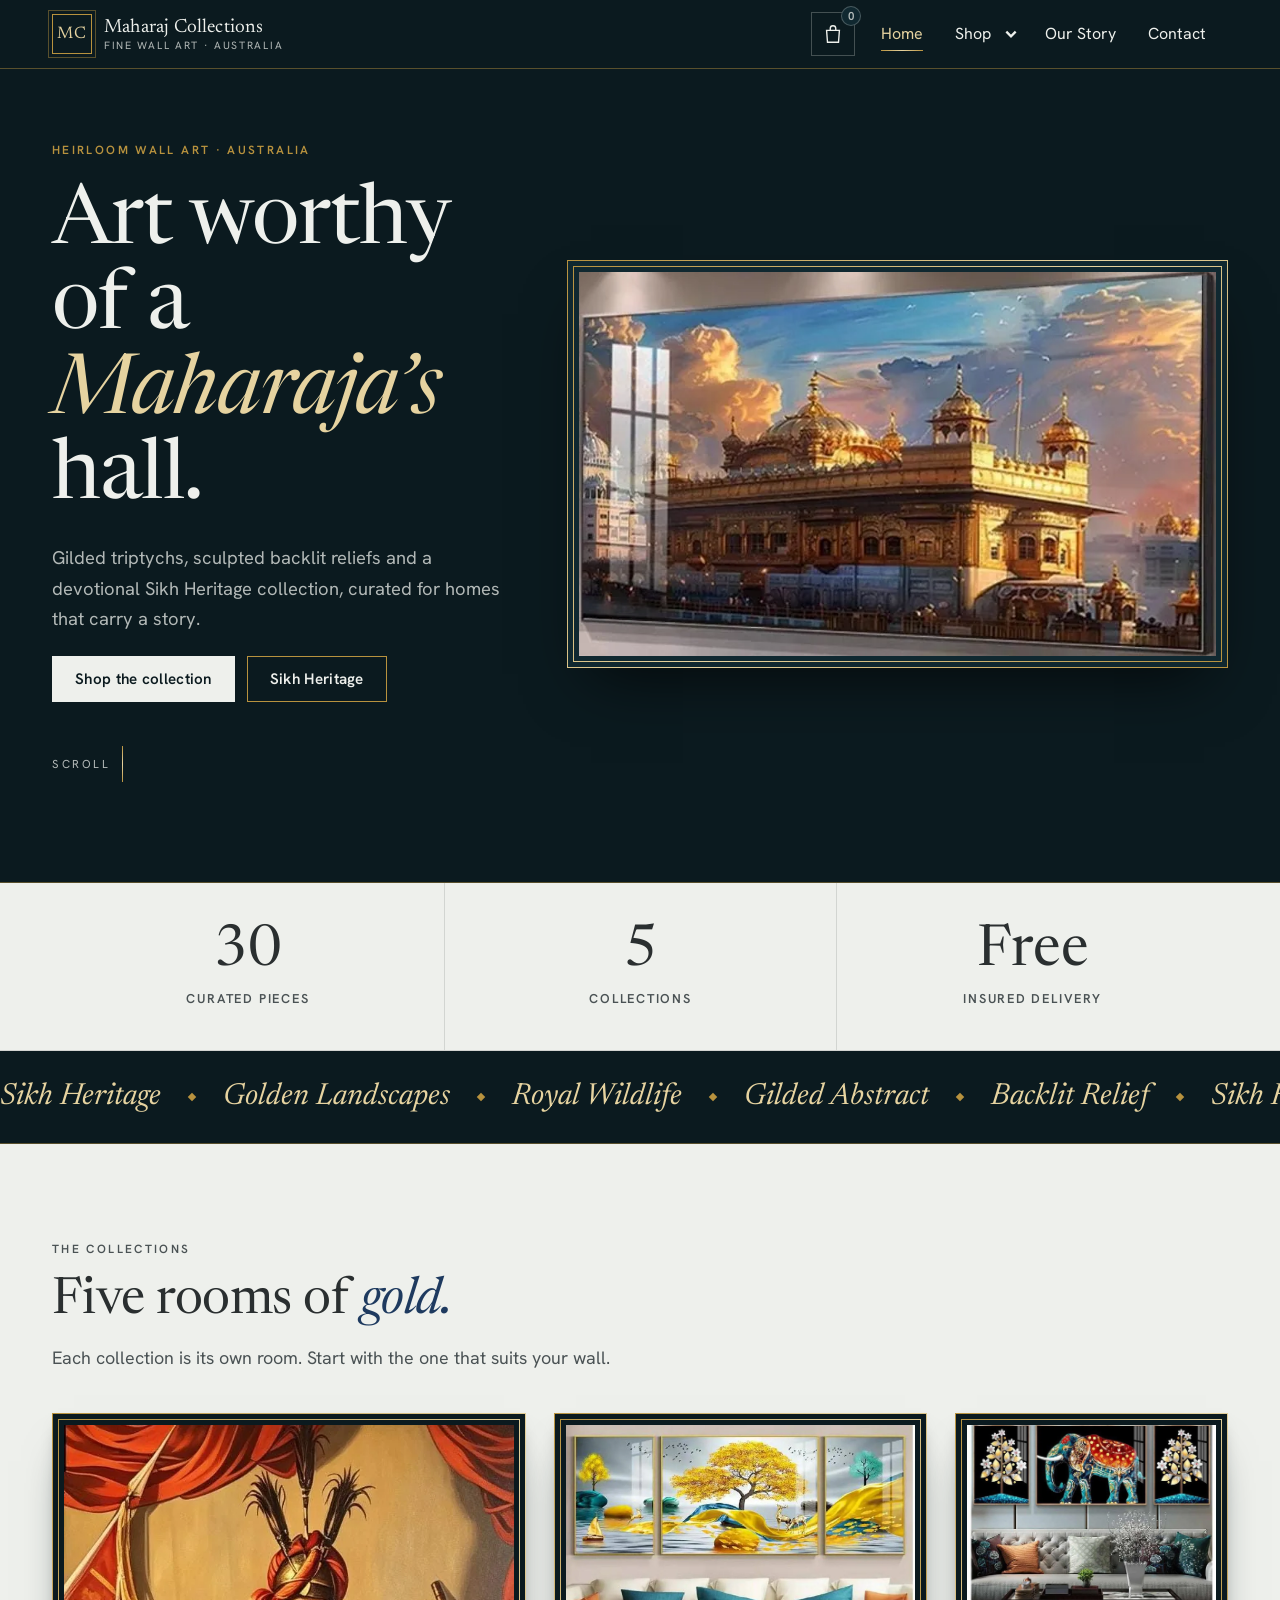
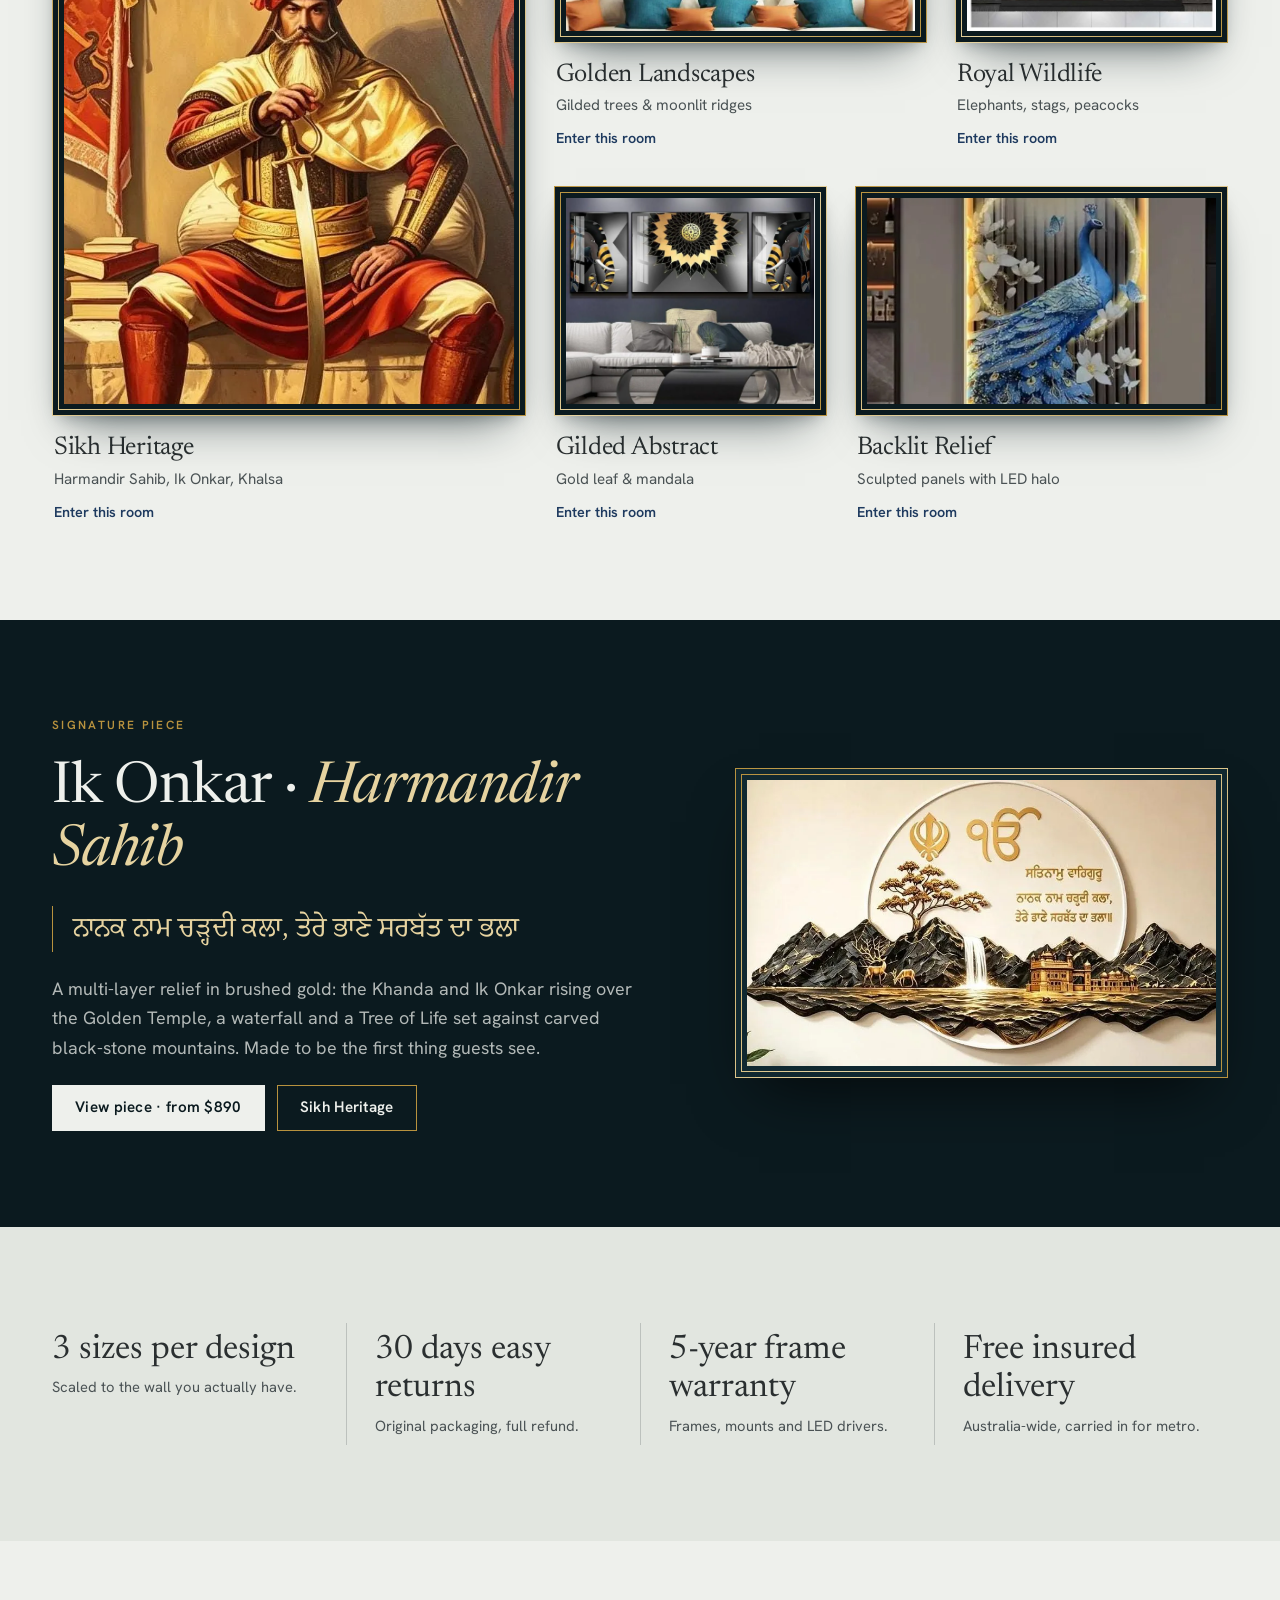
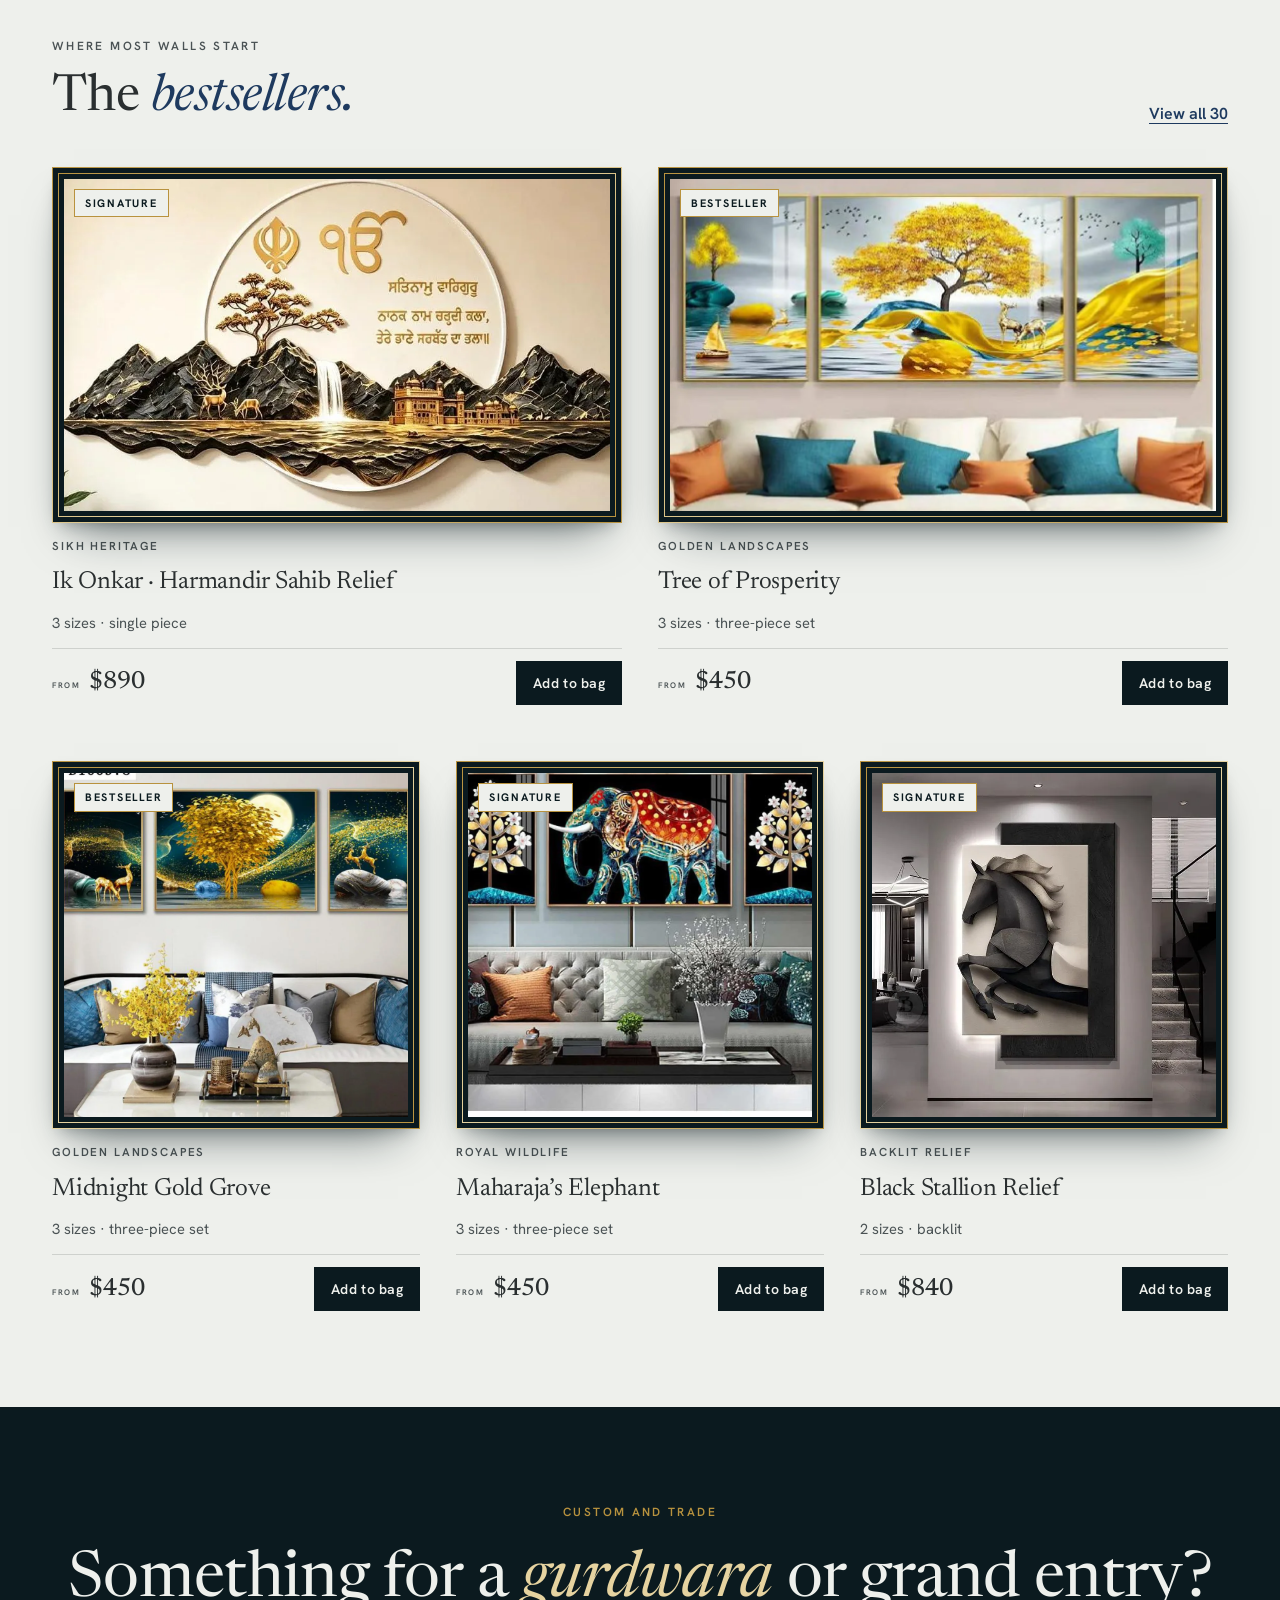
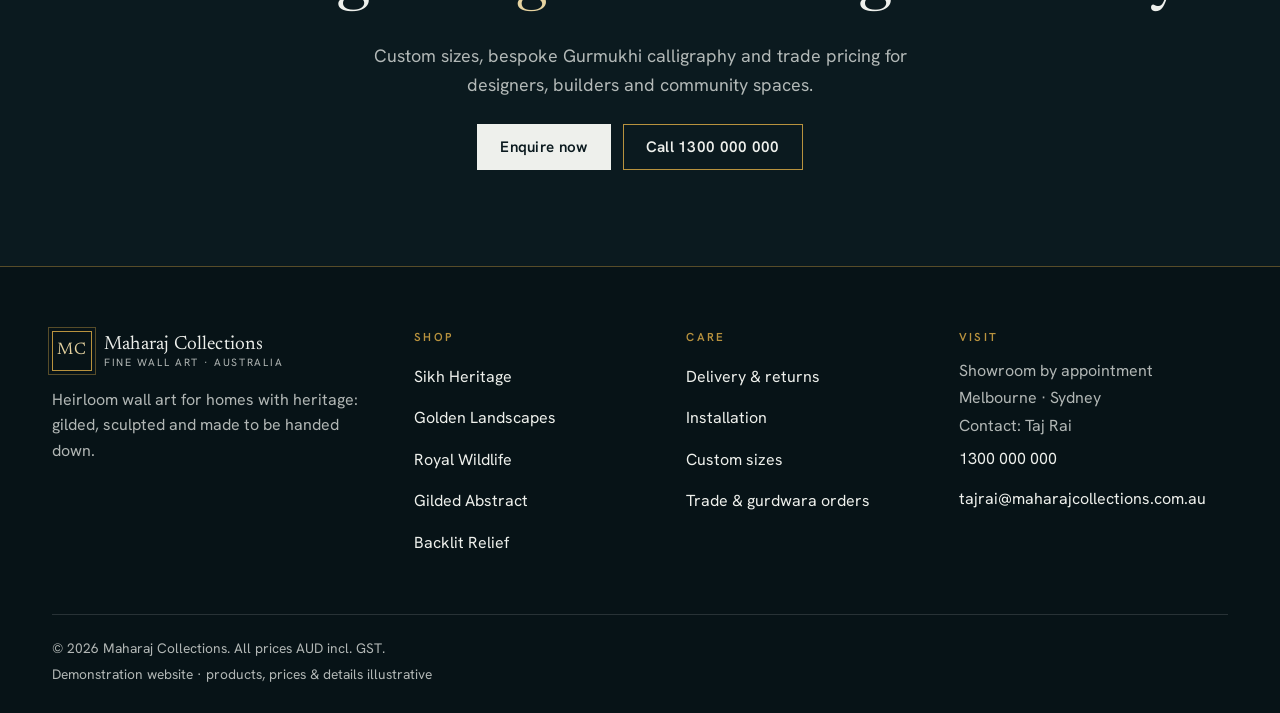
==== index.html @ 35bcbbaa "Build Maharaj Collections site: pages, gilt frame design system, data, images Co-Authored-By: Claude" ====
<!doctype html>
<html lang="en-AU">
<head>
<meta charset="utf-8">
<meta name="viewport" content="width=device-width, initial-scale=1">
<title>Maharaj Collections | Heirloom Wall Art, Sikh Heritage</title>
<meta name="description" content="Heirloom wall art for homes with heritage: gilded triptychs, sculpted backlit reliefs and a devotional Sikh Heritage collection. Free insured delivery across Australia.">
<meta name="theme-color" content="#0B1A1F">
<meta property="og:type" content="website">
<meta property="og:site_name" content="Maharaj Collections">
<meta property="og:locale" content="en_AU">
<meta property="og:title" content="Maharaj Collections | Heirloom Wall Art, Sikh Heritage">
<meta property="og:description" content="Heirloom wall art for homes with heritage: gilded triptychs, sculpted backlit reliefs and a devotional Sikh Heritage collection. Free insured delivery across Australia.">
<meta property="og:image" content="https://maharaj-collections.netlify.app/images/harmandir-sahib-at-dusk.jpg">
<meta property="og:image:alt" content="Harmandir Sahib at Dusk, the Golden Temple glowing under an evening sky">
<meta name="twitter:card" content="summary_large_image">
<meta name="twitter:title" content="Maharaj Collections | Heirloom Wall Art, Sikh Heritage">
<meta name="twitter:description" content="Heirloom wall art for homes with heritage: gilded triptychs, sculpted backlit reliefs and a devotional Sikh Heritage collection. Free insured delivery across Australia.">
<meta name="twitter:image" content="https://maharaj-collections.netlify.app/images/harmandir-sahib-at-dusk.jpg">
<link rel="icon" href="images/favicon.svg" type="image/svg+xml">
<link rel="preconnect" href="https://fonts.googleapis.com">
<link rel="preconnect" href="https://fonts.gstatic.com" crossorigin>
<link rel="stylesheet" href="https://fonts.googleapis.com/css2?family=Hanken+Grotesk:wght@400;500;600;700&amp;family=Newsreader:ital,opsz,wght@0,6..72,400;0,6..72,500;1,6..72,400;1,6..72,500&amp;family=Noto+Serif+Gurmukhi:wght@400;500&amp;display=swap">
<link rel="stylesheet" href="styles.css">
<link rel="preload" as="image" href="images/harmandir-sahib-at-dusk.webp" type="image/webp" fetchpriority="high">
<script type="application/ld+json">
{
  "@context": "https://schema.org",
  "@type": "Organization",
  "name": "Maharaj Collections",
  "description": "Heirloom wall art for homes with heritage: gilded triptychs, sculpted backlit reliefs and a devotional Sikh Heritage collection.",
  "image": "https://maharaj-collections.netlify.app/images/harmandir-sahib-at-dusk.jpg",
  "email": "tajrai@maharajcollections.com.au",
  "telephone": "1300 000 000",
  "areaServed": "AU",
  "contactPoint": {
    "@type": "ContactPoint",
    "contactType": "customer service",
    "telephone": "1300 000 000",
    "email": "tajrai@maharajcollections.com.au",
    "areaServed": "AU",
    "availableLanguage": "English"
  }
}
</script>
<script src="products.js" defer></script>
<script src="main.js" defer></script>
</head>
<body>
<a class="skip" href="#main">Skip to content</a>
<header class="site-header">
  <div class="wrap bar">
    <a class="brand" href="index.html" aria-label="Maharaj Collections, home">
      <!-- fallback wordmark, replace with supplied logo if one exists -->
      <span class="mono" aria-hidden="true">MC</span>
      <span class="brand-text"><span class="brand-name">Maharaj Collections</span><span class="brand-sub">Fine Wall Art · Australia</span></span>
    </a>
    <a class="bag" href="order.html" aria-label="Bag, 0 items">
      <svg viewBox="0 0 24 24" aria-hidden="true" focusable="false"><path d="M5 8h14l-1 13H6L5 8z"/><path d="M9 8V6a3 3 0 0 1 6 0v2"/></svg>
      <span class="bag-count is-zero" aria-hidden="true">0</span>
    </a>
    <button type="button" class="menu-btn" aria-expanded="false" aria-controls="primary-nav" aria-label="Menu">
      <svg viewBox="0 0 24 24" aria-hidden="true" focusable="false"><path d="M4 7h16M4 12h16M4 17h16"/></svg>
    </button>
    <nav id="primary-nav" class="primary" aria-label="Primary">
      <ul>
        <li><a href="index.html" aria-current="page">Home</a></li>
        <li class="has-mega">
          <div class="shop-row"><a href="catalogue.html">Shop</a>
            <button type="button" class="mega-toggle" aria-expanded="false" aria-controls="mega" aria-label="Shop collections"><svg viewBox="0 0 12 12" aria-hidden="true" focusable="false"><path d="M2 4l4 4 4-4"/></svg></button></div>
          <div class="mega" id="mega">
            <a href="catalogue.html?c=sikh"><b>Sikh Heritage</b><small>Harmandir Sahib, Ik Onkar, Khalsa</small></a>
            <a href="catalogue.html?c=land"><b>Golden Landscapes</b><small>Gilded trees &amp; moonlit ridges</small></a>
            <a href="catalogue.html?c=wild"><b>Royal Wildlife</b><small>Elephants, stags, peacocks</small></a>
            <a href="catalogue.html?c=abs"><b>Gilded Abstract</b><small>Gold leaf &amp; mandala</small></a>
            <a href="catalogue.html?c=relief"><b>Backlit Relief</b><small>Sculpted panels with LED halo</small></a>
            <a class="mega-all" href="catalogue.html">View all 30 pieces</a>
          </div>
        </li>
        <li><a href="about.html">Our Story</a></li>
        <li><a href="contact.html">Contact</a></li>
      </ul>
    </nav>
  </div>
</header>
<main id="main">
<section class="hero" aria-labelledby="hero-title">
  <div class="wrap hero-grid">
    <div class="hero-copy">
      <p class="eyebrow">Heirloom wall art · Australia</p>
      <h1 id="hero-title">Art worthy of a <em>Maharaja&rsquo;s</em> hall.</h1>
      <p class="lead">Gilded triptychs, sculpted backlit reliefs and a devotional Sikh Heritage collection, curated for homes that carry a story.</p>
      <div class="btn-row">
        <a class="btn" href="catalogue.html">Shop the collection</a>
        <a class="btn btn--ghost" href="catalogue.html?c=sikh">Sikh Heritage</a>
      </div>
      <a class="scroll-cue" href="#stats">Scroll</a>
    </div>
    <div class="hero-art">
      <div class="frame frame--hero">
        <div class="art"><picture><source srcset="images/harmandir-sahib-at-dusk.webp" type="image/webp"><img src="images/harmandir-sahib-at-dusk.jpg" alt="Harmandir Sahib, the Golden Temple, glowing gold under an evening sky of blue and apricot clouds, printed on glass in a dark frame" width="770" height="464" decoding="async" fetchpriority="high"></picture></div>
        <svg class="draw" aria-hidden="true" focusable="false">
          <defs><linearGradient id="gl" x1="0" y1="0" x2="1" y2="1"><stop offset="0" stop-color="#B8923E"/><stop offset="0.5" stop-color="#E6D3A0"/><stop offset="1" stop-color="#B8923E"/></linearGradient></defs>
          <rect class="r1" pathLength="100" x="0" y="0" width="100%" height="100%"/>
          <rect class="r2" pathLength="100" x="6" y="6" width="100%" height="100%"/>
        </svg>
      </div>
    </div>
  </div>
</section>

<section class="stats" id="stats" aria-label="At a glance">
  <div class="wrap stats-grid">
    <div class="stat"><b data-count="30">30</b><span>Curated pieces</span></div>
    <div class="stat"><b data-count="5">5</b><span>Collections</span></div>
    <div class="stat"><b>Free</b><span>Insured delivery</span></div>
  </div>
</section>

<div class="ticker" aria-label="Our collections">
  <div class="ticker-track">
    <ul>
      <li>Sikh Heritage</li><li>Golden Landscapes</li><li>Royal Wildlife</li><li>Gilded Abstract</li><li>Backlit Relief</li>
    </ul>
    <ul aria-hidden="true">
      <li>Sikh Heritage</li><li>Golden Landscapes</li><li>Royal Wildlife</li><li>Gilded Abstract</li><li>Backlit Relief</li>
    </ul>
  </div>
</div>

<section class="sec sec--marble" aria-labelledby="rooms-title">
  <div class="wrap">
    <div class="sec-head reveal">
      <p class="eyebrow">The collections</p>
      <h2 id="rooms-title">Five rooms of <em>gold.</em></h2>
      <p class="lead">Each collection is its own room. Start with the one that suits your wall.</p>
    </div>
    <div class="tiles">
      <a class="tile tile--sikh sheen reveal" href="catalogue.html?c=sikh">
        <div class="frame"><div class="art"><picture><source srcset="images/the-sardar-heritage-portrait.webp" type="image/webp"><img src="images/the-sardar-heritage-portrait.jpg" alt="Portrait of a seated Sikh general in a red dastaar with kalgi plumes, a talwar across his knee, red curtain and Nishan Sahib behind him" width="620" height="1028" loading="lazy" decoding="async"></picture></div></div>
        <div class="tile-cap"><h3>Sikh Heritage</h3><p>Harmandir Sahib, Ik Onkar, Khalsa</p><span class="go">Enter this room</span></div>
      </a>
      <a class="tile tile--land sheen reveal" href="catalogue.html?c=land">
        <div class="frame"><div class="art"><picture><source srcset="images/tree-of-prosperity-triptych.webp" type="image/webp"><img src="images/tree-of-prosperity-triptych.jpg" alt="Three-piece set of a golden tree over a lake with stags and sailboats, above a cream sofa with teal and orange cushions" width="1095" height="1007" loading="lazy" decoding="async"></picture></div></div>
        <div class="tile-cap"><h3>Golden Landscapes</h3><p>Gilded trees &amp; moonlit ridges</p><span class="go">Enter this room</span></div>
      </a>
      <a class="tile tile--wild sheen reveal" href="catalogue.html?c=wild">
        <div class="frame"><div class="art"><picture><source srcset="images/maharajas-elephant-triptych.webp" type="image/webp"><img src="images/maharajas-elephant-triptych.jpg" alt="Three-piece set of a jewelled ceremonial elephant flanked by trees of gold and white blossom, above a grey tufted sofa" width="1100" height="909" loading="lazy" decoding="async"></picture></div></div>
        <div class="tile-cap"><h3>Royal Wildlife</h3><p>Elephants, stags, peacocks</p><span class="go">Enter this room</span></div>
      </a>
      <a class="tile tile--abs sheen reveal" href="catalogue.html?c=abs">
        <div class="frame"><div class="art"><picture><source srcset="images/black-lotus-mandala-triptych.webp" type="image/webp"><img src="images/black-lotus-mandala-triptych.jpg" alt="Three-piece set of a black and gold lotus mandala with sculpted petal flanks, above a grey sofa" width="1100" height="1007" loading="lazy" decoding="async"></picture></div></div>
        <div class="tile-cap"><h3>Gilded Abstract</h3><p>Gold leaf &amp; mandala</p><span class="go">Enter this room</span></div>
      </a>
      <a class="tile tile--relief sheen reveal" href="catalogue.html?c=relief">
        <div class="frame"><div class="art"><picture><source srcset="images/mor-backlit-peacock-panel.webp" type="image/webp"><img src="images/mor-backlit-peacock-panel.jpg" alt="Tall backlit panel of a sapphire peacock among white blossom, glowing with a warm LED halo" width="568" height="669" loading="lazy" decoding="async"></picture></div></div>
        <div class="tile-cap"><h3>Backlit Relief</h3><p>Sculpted panels with LED halo</p><span class="go">Enter this room</span></div>
      </a>
    </div>
  </div>
</section>

<section class="sec sec--ink" aria-labelledby="sig-title">
  <div class="wrap signature">
    <div class="signature-copy reveal">
      <p class="eyebrow">Signature piece</p>
      <h2 id="sig-title">Ik Onkar · <em>Harmandir Sahib</em></h2>
      <p class="gurmukhi" lang="pa">ਨਾਨਕ ਨਾਮ ਚੜ੍ਹਦੀ ਕਲਾ, ਤੇਰੇ ਭਾਣੇ ਸਰਬੱਤ ਦਾ ਭਲਾ</p>
      <p class="lead">A multi-layer relief in brushed gold: the Khanda and Ik Onkar rising over the Golden Temple, a waterfall and a Tree of Life set against carved black-stone mountains. Made to be the first thing guests see.</p>
      <div class="btn-row">
        <a class="btn" href="product.html?id=ik-onkar-relief">View piece · from $890</a>
        <a class="btn btn--ghost" href="catalogue.html?c=sikh">Sikh Heritage</a>
      </div>
    </div>
    <div class="signature-art reveal">
      <div class="frame sheen"><div class="art"><picture><source srcset="images/ik-onkar-harmandir-sahib-gold-relief.webp" type="image/webp"><img src="images/ik-onkar-harmandir-sahib-gold-relief.jpg" alt="Brushed gold relief of the Khanda and Ik Onkar above Harmandir Sahib, with a waterfall and golden tree on black-stone mountains, set in a cream circle with calligraphy" width="864" height="526" loading="lazy" decoding="async"></picture></div></div>
    </div>
  </div>
</section>

<section class="sec sec--marble2" aria-label="Our promises">
  <div class="wrap trust">
    <div><b>3 sizes per design</b><span>Scaled to the wall you actually have.</span></div>
    <div><b>30 days easy returns</b><span>Original packaging, full refund.</span></div>
    <div><b>5-year frame warranty</b><span>Frames, mounts and LED drivers.</span></div>
    <div><b>Free insured delivery</b><span>Australia-wide, carried in for metro.</span></div>
  </div>
</section>

<section class="sec sec--marble" aria-labelledby="best-title">
  <div class="wrap">
    <div class="sec-head sec-head--row reveal">
      <div>
        <p class="eyebrow">Where most walls start</p>
        <h2 id="best-title">The <em>bestsellers.</em></h2>
      </div>
      <a class="text-link" href="catalogue.html">View all 30</a>
    </div>
    <div class="grid grid--feature" id="bestsellers"></div>
    <noscript><p class="form-msg">Turn on JavaScript to see the bestsellers, or <a class="text-link" href="catalogue.html">browse the full catalogue</a>.</p></noscript>
  </div>
</section>

<section class="sec sec--ink" aria-labelledby="custom-title">
  <div class="wrap cta-band reveal">
    <p class="eyebrow">Custom and trade</p>
    <h2 id="custom-title">Something for a <em>gurdwara</em> or grand entry?</h2>
    <p class="lead">Custom sizes, bespoke Gurmukhi calligraphy and trade pricing for designers, builders and community spaces.</p>
    <div class="btn-row">
      <a class="btn" href="contact.html">Enquire now</a>
      <a class="btn btn--ghost" href="tel:1300000000">Call 1300 000 000</a>
    </div>
  </div>
</section>
</main>
<footer class="site-footer">
  <div class="wrap">
    <div class="foot-grid">
      <div class="foot-brand">
        <a class="brand" href="index.html" aria-label="Maharaj Collections, home">
          <span class="mono" aria-hidden="true">MC</span>
          <span class="brand-text"><span class="brand-name">Maharaj Collections</span><span class="brand-sub">Fine Wall Art · Australia</span></span>
        </a>
        <p>Heirloom wall art for homes with heritage: gilded, sculpted and made to be handed down.</p>
      </div>
      <nav aria-label="Shop collections">
        <h2>Shop</h2>
        <ul>
          <li><a href="catalogue.html?c=sikh">Sikh Heritage</a></li>
          <li><a href="catalogue.html?c=land">Golden Landscapes</a></li>
          <li><a href="catalogue.html?c=wild">Royal Wildlife</a></li>
          <li><a href="catalogue.html?c=abs">Gilded Abstract</a></li>
          <li><a href="catalogue.html?c=relief">Backlit Relief</a></li>
        </ul>
      </nav>
      <nav aria-label="Care and services">
        <h2>Care</h2>
        <ul>
          <li><a href="about.html#delivery">Delivery &amp; returns</a></li>
          <li><a href="about.html#install">Installation</a></li>
          <li><a href="contact.html">Custom sizes</a></li>
          <li><a href="contact.html">Trade &amp; gurdwara orders</a></li>
        </ul>
      </nav>
      <div>
        <h2>Visit</h2>
        <address>
          <span>Showroom by appointment</span>
          <span>Melbourne · Sydney</span>
          <span>Contact: Taj Rai</span>
          <a href="tel:1300000000">1300 000 000</a>
          <a href="mailto:tajrai@maharajcollections.com.au">tajrai@maharajcollections.com.au</a>
        </address>
      </div>
    </div>
    <div class="foot-legal">
      <p>© 2026 Maharaj Collections. All prices AUD incl. GST.</p>
      <p>Demonstration website · products, prices &amp; details illustrative</p>
    </div>
  </div>
</footer>
</body>
</html>
---- styles.css ----
/* Maharaj Collections. Gilt frame system on sarovar ink and marble. */

:root {
  --sarovar-ink: #0B1A1F;
  --ink-2: #102830;
  --gilt: #B8923E;
  --gilt-deep: #8A6A1F;
  --pale-gilt: #E6D3A0;
  --marble: #EEF0EC;
  --marble-2: #E2E6E0;
  --stone: #2A2F30;
  --stone-soft: #4A5254;
  --nishan: #1E3A5F;
  --on-ink-soft: rgba(238, 240, 236, 0.74);
  --gold-line: linear-gradient(135deg, var(--gilt) 0%, var(--pale-gilt) 50%, var(--gilt) 100%);
  --sheen: linear-gradient(100deg, transparent 38%, rgba(255, 255, 255, 0.95) 50%, transparent 62%);
  --serif: "Newsreader", "Iowan Old Style", Georgia, serif;
  --sans: "Hanken Grotesk", system-ui, -apple-system, "Segoe UI", sans-serif;
  --gurmukhi: "Noto Serif Gurmukhi", "Raavi", serif;
  --gutter: 16px;
  --header-h: 68px;
  --maxw: 1240px;
  --ease: cubic-bezier(0.22, 0.61, 0.36, 1);
}

*, *::before, *::after { box-sizing: border-box; }
html { scroll-behavior: smooth; -webkit-text-size-adjust: 100%; scroll-padding-top: calc(var(--header-h) + 16px); }
body {
  margin: 0;
  font-family: var(--sans);
  font-size: 1rem;
  line-height: 1.6;
  color: var(--stone);
  background: var(--marble);
  -webkit-font-smoothing: antialiased;
}
img, picture, svg { display: block; max-width: 100%; }
img { height: auto; }
h1, h2, h3, h4 { font-family: var(--serif); font-weight: 400; line-height: 1.1; margin: 0; font-optical-sizing: auto; letter-spacing: -0.01em; }
p { margin: 0; }
ul { margin: 0; padding: 0; list-style: none; }
a { color: inherit; }
button, input, select, textarea { font: inherit; color: inherit; }
button { cursor: pointer; }
[hidden] { display: none !important; }

:focus-visible { outline: 2px solid var(--gilt); outline-offset: 3px; }
.on-light :focus-visible, .sec--marble :focus-visible, .sec--marble2 :focus-visible { outline-color: var(--gilt-deep); }

.skip {
  position: absolute; left: 8px; top: -60px; z-index: 200;
  background: var(--marble); color: var(--sarovar-ink); padding: 10px 16px; font-weight: 600; text-decoration: none;
}
.skip:focus { top: 8px; }

.wrap { width: 100%; max-width: var(--maxw); margin-inline: auto; padding-inline: var(--gutter); }
.vh { position: absolute; width: 1px; height: 1px; overflow: hidden; clip: rect(0 0 0 0); white-space: nowrap; }

/* ---------- Header ---------- */
.site-header {
  position: sticky; top: 0; z-index: 100;
  background: var(--sarovar-ink); color: var(--marble);
  border-bottom: 1px solid rgba(184, 146, 62, 0.45);
}
.bar { display: flex; align-items: center; gap: 12px; min-height: var(--header-h); }
.brand { display: flex; align-items: center; gap: 12px; text-decoration: none; margin-right: auto; }
.mono {
  display: grid; place-items: center; width: 40px; height: 40px; flex: none;
  font-family: var(--serif); font-size: 1.05rem; letter-spacing: 0.04em; color: var(--pale-gilt);
  border: 1px solid var(--gilt); outline: 1px solid rgba(184, 146, 62, 0.45); outline-offset: 3px;
}
.brand-text { display: flex; flex-direction: column; line-height: 1.15; }
.brand-name { font-family: var(--serif); font-size: 1.2rem; letter-spacing: 0.01em; }
.brand-sub { font-size: 0.66rem; letter-spacing: 0.16em; text-transform: uppercase; color: var(--on-ink-soft); }

.menu-btn, .bag {
  display: grid; place-items: center; width: 44px; height: 44px; flex: none;
  background: transparent; border: 1px solid rgba(238, 240, 236, 0.25); color: var(--marble); text-decoration: none; position: relative;
}
.menu-btn:hover, .bag:hover { border-color: var(--gilt); }
.menu-btn svg, .bag svg { width: 22px; height: 22px; stroke: currentColor; fill: none; stroke-width: 1.5; }
.bag-count {
  position: absolute; top: -7px; right: -7px; min-width: 20px; height: 20px; padding: 0 5px;
  display: grid; place-items: center; font-size: 0.72rem; font-weight: 600; font-variant-numeric: tabular-nums;
  background: var(--marble); color: var(--sarovar-ink); border-radius: 10px;
}
.bag-count.is-zero { background: var(--ink-2); color: var(--on-ink-soft); border: 1px solid rgba(238, 240, 236, 0.25); }

.primary {
  display: none; position: absolute; left: 0; right: 0; top: 100%;
  background: var(--sarovar-ink); border-bottom: 1px solid rgba(184, 146, 62, 0.45);
  padding: 8px var(--gutter) 20px; max-height: calc(100vh - var(--header-h)); overflow-y: auto;
}
.primary.open { display: block; }
.primary > ul > li { border-bottom: 1px solid rgba(238, 240, 236, 0.1); }
.primary a { display: block; padding: 14px 4px; min-height: 44px; text-decoration: none; }
.primary a[aria-current="page"] { color: var(--pale-gilt); }
.has-mega { position: relative; }
.shop-row { display: flex; align-items: center; }
.shop-row > a { flex: 1; }
.mega-toggle {
  width: 44px; height: 44px; display: grid; place-items: center; background: none; border: 0; color: var(--marble);
}
.mega-toggle svg { width: 14px; height: 14px; stroke: currentColor; fill: none; stroke-width: 2; transition: transform 0.25s var(--ease); }
.has-mega.open .mega-toggle svg { transform: rotate(180deg); }
.mega { display: none; padding: 4px 0 10px; }
.has-mega.open .mega { display: block; }
.mega a { padding: 10px 12px; border-left: 1px solid rgba(184, 146, 62, 0.5); margin-left: 4px; }
.mega b { display: block; font-weight: 600; }
.mega small { display: block; font-size: 0.84rem; color: var(--on-ink-soft); }
.mega .mega-all { margin-top: 6px; color: var(--pale-gilt); font-weight: 600; }

@media (min-width: 900px) {
  .menu-btn { display: none; }
  .primary { display: block; position: static; background: none; border: 0; padding: 0; max-height: none; overflow: visible; margin-right: 8px; }
  .primary > ul { display: flex; align-items: center; gap: 4px; }
  .primary > ul > li { border: 0; }
  .primary a { padding: 10px 14px; position: relative; }
  .primary > ul > li > a::after, .shop-row > a::after {
    content: ""; position: absolute; left: 14px; right: 14px; bottom: 6px; height: 1px; background: var(--gold-line);
    transform: scaleX(0); transform-origin: left; transition: transform 0.35s var(--ease);
  }
  .primary > ul > li > a:hover::after, .shop-row > a:hover::after, .primary a[aria-current="page"]::after { transform: scaleX(1); }
  .shop-row > a { padding-right: 4px; }
  .mega-toggle { width: 32px; }
  .mega {
    position: absolute; left: 50%; top: calc(100% + 1px); transform: translateX(-30%); width: 400px;
    background: var(--sarovar-ink); border: 1px solid rgba(184, 146, 62, 0.45); border-top: 0; padding: 12px 8px 14px;
    box-shadow: 0 24px 40px -16px rgba(0, 0, 0, 0.6);
  }
  .mega a { margin-left: 0; border-left: 0; padding: 10px 16px; }
  .mega a:not(.mega-all):hover { background: var(--ink-2); }
  .mega a::after { display: none !important; }
}

/* ---------- Buttons and type bits ---------- */
.btn {
  display: inline-flex; align-items: center; justify-content: center; gap: 8px; min-height: 46px; padding: 0 22px;
  font-weight: 600; font-size: 0.95rem; letter-spacing: 0.02em; text-decoration: none; cursor: pointer;
  background: var(--sarovar-ink); color: var(--marble); border: 1px solid var(--sarovar-ink);
  transition: background 0.25s, color 0.25s, border-color 0.25s;
}
.btn:hover { background: var(--ink-2); border-color: var(--gilt); }
.sec--ink .btn, .page-head .btn, .hero .btn { background: var(--marble); color: var(--sarovar-ink); border-color: var(--marble); }
.sec--ink .btn:hover, .page-head .btn:hover, .hero .btn:hover { background: var(--pale-gilt); border-color: var(--pale-gilt); }
.btn--ghost { background: transparent; color: inherit; border-color: var(--gilt); }
.btn--ghost:hover { background: rgba(184, 146, 62, 0.14); border-color: var(--pale-gilt); }
.sec--ink .btn--ghost, .page-head .btn--ghost, .hero .btn--ghost { background: transparent; color: var(--marble); border-color: var(--gilt); }
.sec--ink .btn--ghost:hover, .page-head .btn--ghost:hover, .hero .btn--ghost:hover { background: rgba(184, 146, 62, 0.16); border-color: var(--pale-gilt); }
.sec--marble .btn--ghost, .sec--marble2 .btn--ghost { color: var(--sarovar-ink); border-color: var(--gilt-deep); }
.btn--blue { background: var(--nishan); border-color: var(--nishan); color: var(--marble); }
.btn--blue:hover { background: #17304F; border-color: var(--gilt); }
.btn--sm { min-height: 44px; padding: 0 16px; font-size: 0.88rem; }
.btn-row { display: flex; flex-wrap: wrap; gap: 12px; }

.eyebrow { font-size: 0.74rem; letter-spacing: 0.2em; text-transform: uppercase; font-weight: 600; color: var(--stone-soft); }
.sec--ink .eyebrow, .page-head .eyebrow, .hero .eyebrow { color: var(--gilt); }
h1 em, h2 em { font-style: italic; color: var(--nishan); }
.sec--ink h1 em, .sec--ink h2 em, .page-head h1 em, .hero h1 em { color: var(--pale-gilt); }
.lead { font-size: 1.12rem; line-height: 1.65; color: var(--stone-soft); max-width: 60ch; }
.sec--ink .lead, .page-head .lead, .hero .lead { color: var(--on-ink-soft); }
.text-link { color: var(--nishan); font-weight: 600; text-underline-offset: 4px; text-decoration-thickness: 1px; }
.sec--ink .text-link, .page-head .text-link { color: var(--pale-gilt); }
.gilt-rule { height: 1px; border: 0; background: var(--gold-line); width: 72px; margin: 0; }

/* ---------- Sections ---------- */
.sec { padding-block: 64px; position: relative; }
.sec--ink { background: var(--sarovar-ink); color: var(--marble); }
.sec--marble { background: var(--marble); }
.sec--marble2 { background: var(--marble-2); }
.sec-head { max-width: 760px; margin-bottom: 40px; display: grid; gap: 14px; }
.sec-head h2, .h2 { font-size: clamp(2rem, 4.6vw, 3.2rem); }
.sec-head--row { display: flex; flex-wrap: wrap; justify-content: space-between; align-items: end; gap: 16px 32px; max-width: none; }
@media (min-width: 900px) { .sec { padding-block: 96px; } :root { --gutter: 32px; } }

.page-head { background: var(--sarovar-ink); color: var(--marble); padding-block: 56px 64px; border-bottom: 1px solid rgba(184, 146, 62, 0.45); }
.page-head h1 { font-size: clamp(2.3rem, 6vw, 4.2rem); margin-top: 14px; }
.page-head .lead { margin-top: 20px; }
.page-head-grid { display: grid; gap: 40px; align-items: center; }
@media (min-width: 900px) {
  .page-head { padding-block: 80px 88px; }
  .page-head-grid--split { grid-template-columns: 1.15fr 0.85fr; gap: 72px; }
}

/* ---------- The gilt frame ---------- */
.frame {
  --mat: var(--sarovar-ink);
  position: relative; padding: 12px; background: var(--mat);
  box-shadow: 0 26px 44px -22px rgba(11, 26, 31, 0.6), 0 8px 16px -8px rgba(11, 26, 31, 0.35);
}
.sec--ink .frame, .page-head .frame, .hero .frame { --mat: var(--ink-2); box-shadow: 0 30px 60px -24px rgba(0, 0, 0, 0.7); }
.art { position: relative; background: var(--sarovar-ink); }
.frame::before, .frame::after, .art::before, .art::after {
  content: ""; position: absolute; pointer-events: none; z-index: 2; padding: 1px;
  -webkit-mask: linear-gradient(#000 0 0) content-box, linear-gradient(#000 0 0);
  -webkit-mask-composite: xor;
  mask: linear-gradient(#000 0 0) content-box exclude, linear-gradient(#000 0 0);
}
.frame::before { inset: 0; background: var(--gold-line); }
.art::before { inset: -6px; background: var(--gold-line); }
.frame::after { inset: 0; background: var(--sheen); background-size: 260% 100%; background-position: 130% 0; }
.art::after { inset: -6px; background: var(--sheen); background-size: 260% 100%; background-position: 130% 0; }
.art img { width: 100%; height: 100%; object-fit: cover; }

@media (prefers-reduced-motion: no-preference) {
  .sheen:hover .frame::after, .sheen:hover .art::after, .sheen:focus-within .frame::after, .sheen:focus-within .art::after {
    background-position: -40% 0; transition: background-position 1.4s var(--ease);
  }
}

/* ---------- Hero ---------- */
.hero { background: var(--sarovar-ink); color: var(--marble); padding-block: 48px 72px; position: relative; overflow: hidden; border-bottom: 1px solid rgba(184, 146, 62, 0.45); }
.hero-grid { display: grid; gap: 48px; align-items: center; }
.hero-copy { display: grid; gap: 22px; justify-items: start; }
.hero h1 { font-size: clamp(2.6rem, 7.4vw, 5.2rem); line-height: 1.02; }
.hero .lead { font-size: 1.15rem; }
.hero-art { width: 100%; max-width: 820px; margin-inline: auto; }
.hero-art .art { aspect-ratio: 770 / 464; }
.hero-art .art img { object-fit: contain; }
.scroll-cue { display: inline-flex; align-items: center; gap: 12px; margin-top: 18px; font-size: 0.72rem; letter-spacing: 0.22em; text-transform: uppercase; color: var(--on-ink-soft); text-decoration: none; min-height: 44px; }
.scroll-cue::after { content: ""; width: 1px; height: 36px; background: var(--gold-line); }
.draw { position: absolute; inset: 0; width: 100%; height: 100%; overflow: visible; z-index: 3; pointer-events: none; display: none; }
@media (min-width: 1000px) {
  .hero { padding-block: 72px 96px; }
  .hero-grid { grid-template-columns: 0.82fr 1.18fr; gap: 56px; }
}
@media (prefers-reduced-motion: no-preference) {
  .draw { display: block; }
  .draw rect { fill: none; stroke: url(#gl); stroke-width: 1; stroke-dasharray: 100; stroke-dashoffset: 100; animation: draw 2s cubic-bezier(0.6, 0.1, 0.2, 1) 0.25s forwards, fade-out 0.5s ease 2.3s forwards; }
  .draw .r2 { x: 6px; y: 6px; width: calc(100% - 12px); height: calc(100% - 12px); animation-delay: 0.55s, 2.3s; }
  .frame--hero::before, .frame--hero .art::before { animation: fade-in 0.6s ease 2.1s both; }
  @keyframes draw { to { stroke-dashoffset: 0; } }
  @keyframes fade-out { to { opacity: 0; } }
  @keyframes fade-in { from { opacity: 0; } to { opacity: 1; } }
}

/* ---------- Stat bar ---------- */
.stats { background: var(--marble); border-bottom: 1px solid rgba(42, 47, 48, 0.14); }
.stats-grid { display: grid; grid-template-columns: repeat(3, 1fr); }
.stat { padding: 28px 8px; text-align: center; border-left: 1px solid rgba(42, 47, 48, 0.14); }
.stat:first-child { border-left: 0; }
.stat b { display: block; font-family: var(--serif); font-weight: 400; font-size: clamp(2rem, 6vw, 3.6rem); line-height: 1; font-variant-numeric: tabular-nums; }
.stat span { display: block; margin-top: 8px; font-size: 0.7rem; letter-spacing: 0.14em; text-transform: uppercase; color: var(--stone-soft); font-weight: 600; }
@media (min-width: 700px) { .stat { padding: 40px 16px; } .stat span { font-size: 0.8rem; } }

/* ---------- Ticker ---------- */
.ticker { background: var(--sarovar-ink); color: var(--pale-gilt); overflow: hidden; border-bottom: 1px solid rgba(184, 146, 62, 0.45); }
.ticker-track { display: flex; width: max-content; }
.ticker ul { display: flex; flex: none; }
.ticker li { display: flex; align-items: center; padding: 22px 0; font-family: var(--serif); font-style: italic; font-size: clamp(1.3rem, 3vw, 1.9rem); white-space: nowrap; }
.ticker li::after { content: ""; width: 6px; height: 6px; margin-inline: 28px; background: var(--gilt); transform: rotate(45deg); }
@media (prefers-reduced-motion: no-preference) {
  .ticker-track { animation: tick 52s linear infinite; }
  .ticker:hover .ticker-track { animation-play-state: paused; }
  @keyframes tick { to { transform: translateX(-50%); } }
}
@media (prefers-reduced-motion: reduce) {
  .ticker-track { width: auto; flex-wrap: wrap; justify-content: center; }
  .ticker ul { flex-wrap: wrap; justify-content: center; padding-inline: var(--gutter); }
  .ticker ul + ul { display: none; }
  .ticker li { padding: 16px 0; }
}

/* ---------- Collection tiles ---------- */
.tiles { display: grid; gap: 28px; }
.tile { display: grid; grid-template-rows: 1fr auto; text-decoration: none; min-height: 100%; }
.tile .frame { height: 100%; min-height: 260px; display: flex; }
.tile .art { flex: 1; min-height: 0; }
.tile .art img { position: absolute; inset: 0; object-position: 50% 28%; }
.tile--sikh .art img { object-position: 50% 14%; }
.tile--relief .art img { object-position: 50% 40%; }
.tile-cap { padding: 18px 2px 0; display: grid; gap: 4px; }
.tile-cap h3 { font-size: 1.6rem; }
.tile-cap p { color: var(--stone-soft); font-size: 0.95rem; }
.tile-cap .go { margin-top: 6px; font-weight: 600; font-size: 0.9rem; color: var(--nishan); }
.tile:hover .go { text-decoration: underline; text-underline-offset: 4px; }
@media (min-width: 720px) {
  .tiles { grid-template-columns: repeat(12, 1fr); grid-template-rows: auto auto; gap: 36px 28px; }
  .tile--sikh { grid-column: 1 / 6; grid-row: 1 / 3; }
  .tile--land { grid-column: 6 / 10; }
  .tile--wild { grid-column: 10 / 13; }
  .tile--abs { grid-column: 6 / 9; }
  .tile--relief { grid-column: 9 / 13; }
  .tile--sikh .frame { min-height: 520px; }
  .tile:not(.tile--sikh) .frame { min-height: 230px; }
}

/* ---------- Signature piece ---------- */
.signature { display: grid; gap: 48px; align-items: center; }
.signature-copy { display: grid; gap: 22px; justify-items: start; }
.signature h2 { font-size: clamp(2.1rem, 5vw, 3.6rem); }
.gurmukhi { font-family: var(--gurmukhi); font-size: clamp(1.25rem, 2.6vw, 1.7rem); line-height: 1.7; color: var(--pale-gilt); border-left: 1px solid var(--gilt); padding-left: 20px; }
.signature .art { aspect-ratio: 864 / 526; }
.signature .art img { object-fit: contain; }
@media (min-width: 1000px) { .signature { grid-template-columns: 1.1fr 0.9fr; gap: 80px; } .signature-art { order: 0; } }

/* ---------- Trust row ---------- */
.trust { display: grid; grid-template-columns: 1fr 1fr; gap: 0; }
.trust > div { padding: 28px 16px; border-top: 1px solid rgba(42, 47, 48, 0.2); }
.trust > div:nth-child(even) { border-left: 1px solid rgba(42, 47, 48, 0.2); }
.trust b { display: block; font-family: var(--serif); font-weight: 400; font-size: clamp(1.5rem, 3.2vw, 2.1rem); line-height: 1.15; }
.trust span { display: block; margin-top: 6px; font-size: 0.92rem; color: var(--stone-soft); }
@media (min-width: 900px) {
  .trust { grid-template-columns: repeat(4, 1fr); }
  .trust > div { border-top: 0; border-left: 1px solid rgba(42, 47, 48, 0.2); padding: 8px 28px; }
  .trust > div:first-child { border-left: 0; padding-left: 0; }
}

/* ---------- Product grid and cards ---------- */
.grid { display: grid; gap: 44px 28px; grid-template-columns: 1fr; }
@media (min-width: 560px) { .grid { grid-template-columns: repeat(2, 1fr); } }
@media (min-width: 1000px) { .grid { grid-template-columns: repeat(3, 1fr); gap: 56px 36px; } }
.grid--feature { grid-template-columns: 1fr; }
@media (min-width: 560px) { .grid--feature { grid-template-columns: repeat(2, 1fr); } }
@media (min-width: 1000px) { .grid--feature { grid-template-columns: repeat(6, 1fr); } .grid--feature .card { grid-column: span 2; } .grid--feature .card:nth-child(1) { grid-column: span 3; } .grid--feature .card:nth-child(2) { grid-column: span 3; } }
.card { display: flex; flex-direction: column; gap: 14px; position: relative; }
.card-art { display: block; position: relative; text-decoration: none; }
.card .art { aspect-ratio: 1 / 1; }
.card .art img { object-position: 50% 30%; }
.card[data-cat="sikh"] .art img { object-fit: contain; object-position: 50% 50%; }
.card[data-cat="relief"] .art img { object-position: 50% 45%; }
.badge {
  position: absolute; top: 22px; left: 22px; z-index: 4; padding: 5px 10px 4px; font-size: 0.68rem; letter-spacing: 0.16em; text-transform: uppercase; font-weight: 700;
  background: var(--marble); color: var(--sarovar-ink); border: 1px solid var(--gilt);
}
.card-cat { font-size: 0.72rem; letter-spacing: 0.16em; text-transform: uppercase; font-weight: 600; color: var(--stone-soft); }
.card h3 { font-size: 1.55rem; }
.card h3 a { text-decoration: none; }
.card h3 a:hover { text-decoration: underline; text-decoration-thickness: 1px; text-underline-offset: 5px; }
.card-fmt { font-size: 0.92rem; color: var(--stone-soft); }
.card-foot { display: flex; align-items: center; justify-content: space-between; gap: 12px; margin-top: auto; padding-top: 12px; border-top: 1px solid rgba(42, 47, 48, 0.16); }
.price { display: flex; align-items: baseline; gap: 8px; font-variant-numeric: tabular-nums; }
.price small { font-size: 0.68rem; letter-spacing: 0.16em; text-transform: uppercase; font-variant-caps: all-small-caps; font-weight: 600; color: var(--stone-soft); }
.price b { font-family: var(--serif); font-weight: 500; font-size: 1.55rem; }

/* ---------- Catalogue controls ---------- */
.controls { display: grid; gap: 20px; margin-bottom: 36px; padding-bottom: 24px; border-bottom: 1px solid rgba(42, 47, 48, 0.2); }
.filters { display: flex; flex-wrap: wrap; gap: 8px; }
.chip { min-height: 44px; padding: 0 16px; background: transparent; border: 1px solid rgba(42, 47, 48, 0.35); font-size: 0.92rem; font-weight: 500; }
.chip:hover { border-color: var(--gilt-deep); }
.chip[aria-pressed="true"] { background: var(--sarovar-ink); color: var(--marble); border-color: var(--sarovar-ink); }
.control-row { display: flex; flex-wrap: wrap; justify-content: space-between; align-items: center; gap: 12px 24px; }
.count { color: var(--stone-soft); font-size: 0.95rem; }
.sort { display: flex; align-items: center; gap: 10px; font-size: 0.92rem; }
.sort select { min-height: 44px; padding: 0 36px 0 12px; border: 1px solid rgba(42, 47, 48, 0.35); background: var(--marble); }

/* ---------- Product page ---------- */
.crumbs { font-size: 0.88rem; color: var(--stone-soft); padding-block: 22px 0; }
.crumbs a { color: var(--stone-soft); }
.pdp { display: grid; gap: 40px; padding-block: 28px 72px; }
.pdp-media { position: relative; }
.pdp-media .art { aspect-ratio: auto; }
.pdp-media .art img { height: auto; object-fit: contain; }
.zoom-btn { display: block; width: 100%; padding: 0; border: 0; background: none; cursor: zoom-in; position: relative; }
.zoom-hint { position: absolute; right: 12px; bottom: 12px; z-index: 5; padding: 6px 12px; font-size: 0.74rem; letter-spacing: 0.12em; text-transform: uppercase; font-weight: 600; background: var(--marble); color: var(--sarovar-ink); border: 1px solid var(--gilt); }
.pdp-info { display: grid; gap: 22px; align-content: start; }
.pdp-info h1 { font-size: clamp(2.1rem, 4.6vw, 3.2rem); }
.pdp-price { display: grid; gap: 4px; }
.pdp-price .amount { font-family: var(--serif); font-size: 2.6rem; line-height: 1; font-variant-numeric: tabular-nums; }
.pdp-price small { color: var(--stone-soft); }
fieldset { border: 0; margin: 0; padding: 0; min-width: 0; }
legend { padding: 0; font-size: 0.74rem; letter-spacing: 0.18em; text-transform: uppercase; font-weight: 600; color: var(--stone-soft); margin-bottom: 10px; }
.sizes { display: grid; gap: 10px; }
.size { position: relative; }
.size input { position: absolute; opacity: 0; inset: 0; width: 100%; height: 100%; margin: 0; cursor: pointer; }
.size label { display: grid; grid-template-columns: 1fr auto; gap: 2px 16px; padding: 12px 16px; border: 1px solid rgba(42, 47, 48, 0.35); min-height: 56px; cursor: pointer; }
.size label b { font-weight: 600; }
.size label small { grid-column: 1; color: var(--stone-soft); font-size: 0.86rem; }
.size label .sz-price { grid-row: 1 / 3; grid-column: 2; align-self: center; font-family: var(--serif); font-size: 1.3rem; font-variant-numeric: tabular-nums; }
.size input:checked + label { border-color: var(--sarovar-ink); box-shadow: inset 0 0 0 1px var(--sarovar-ink); background: #fff; }
.size input:focus-visible + label { outline: 2px solid var(--gilt-deep); outline-offset: 3px; }
.pdp-actions { display: flex; flex-wrap: wrap; gap: 12px; align-items: center; }
.pdp-actions .btn { flex: 1 1 220px; }
.note-box { padding: 14px 16px; border-left: 2px solid var(--gilt); background: var(--marble-2); font-size: 0.95rem; }
.spec { font-size: 0.92rem; color: var(--stone-soft); }
details.acc { border-top: 1px solid rgba(42, 47, 48, 0.25); border-bottom: 1px solid rgba(42, 47, 48, 0.25); }
details.acc summary { list-style: none; cursor: pointer; display: flex; justify-content: space-between; align-items: center; min-height: 56px; font-family: var(--serif); font-size: 1.3rem; }
details.acc summary::-webkit-details-marker { display: none; }
details.acc summary::after { content: "+"; font-family: var(--sans); font-size: 1.4rem; }
details.acc[open] summary::after { content: "\2212"; }
.acc-body { padding-bottom: 20px; display: grid; gap: 10px; color: var(--stone-soft); }
.acc-body b { color: var(--stone); }
.missing { text-align: center; padding-block: 96px; display: grid; gap: 20px; justify-items: center; }
.missing h1 { font-size: clamp(2rem, 5vw, 3rem); }
@media (min-width: 900px) { .pdp { grid-template-columns: 1.1fr 0.9fr; gap: 72px; } .pdp-media { position: sticky; top: calc(var(--header-h) + 24px); align-self: start; } }

/* ---------- Lightbox ---------- */
.lb { position: fixed; inset: 0; z-index: 300; background: rgba(5, 12, 15, 0.94); display: flex; flex-direction: column; }
.lb-bar { display: flex; justify-content: space-between; align-items: center; gap: 12px; padding: 12px var(--gutter); color: var(--marble); }
.lb-bar p { font-size: 0.9rem; color: var(--on-ink-soft); }
.lb-close, .lb-zoom { min-height: 44px; min-width: 44px; padding: 0 16px; background: transparent; color: var(--marble); border: 1px solid rgba(238, 240, 236, 0.4); }
.lb-close:hover, .lb-zoom:hover { border-color: var(--gilt); }
.lb-stage { flex: 1; min-height: 0; overflow: auto; display: grid; place-items: center; padding: 16px; }
.lb-stage img { max-width: 100%; max-height: 100%; width: auto; height: auto; object-fit: contain; cursor: zoom-in; }
.lb.zoomed .lb-stage { place-items: start center; }
.lb.zoomed .lb-stage img { max-width: none; max-height: none; width: 160%; cursor: zoom-out; }

/* ---------- Story / content blocks ---------- */
.prose { display: grid; gap: 18px; max-width: 64ch; }
.prose p { color: var(--stone-soft); font-size: 1.08rem; }
.sec--ink .prose p { color: var(--on-ink-soft); }
.points { display: grid; gap: 40px; margin-top: 8px; }
.point { display: grid; gap: 10px; padding-top: 20px; border-top: 1px solid var(--gilt); }
.point h3 { font-size: 1.7rem; }
.point p { color: var(--stone-soft); }
@media (min-width: 900px) { .points { grid-template-columns: repeat(3, 1fr); gap: 56px; } }
.facts { display: grid; gap: 28px; }
.fact { display: grid; gap: 6px; padding-top: 18px; border-top: 1px solid var(--gilt); }
.fact b { font-family: var(--serif); font-weight: 400; font-size: 1.5rem; }
.fact p { color: var(--on-ink-soft); }
.sec--marble .fact p, .sec--marble2 .fact p { color: var(--stone-soft); }
@media (min-width: 800px) { .facts { grid-template-columns: repeat(3, 1fr); gap: 48px; } }
.split { display: grid; gap: 40px; }
@media (min-width: 900px) { .split { grid-template-columns: 0.8fr 1.2fr; gap: 80px; } }
.cta-band { text-align: center; display: grid; gap: 24px; justify-items: center; }
.cta-band h2 { font-size: clamp(2.2rem, 5.4vw, 4rem); }
.cta-band .lead { margin-inline: auto; }
.cta-band .btn-row { justify-content: center; }

/* ---------- Contact ---------- */
.contact-grid { display: grid; gap: 56px; }
@media (min-width: 900px) { .contact-grid { grid-template-columns: 0.9fr 1.1fr; gap: 88px; } }
.contact-list { display: grid; gap: 0; margin-top: 8px; }
.contact-list div { display: grid; gap: 2px; padding: 16px 0; border-top: 1px solid rgba(42, 47, 48, 0.2); }
.contact-list dt { font-size: 0.72rem; letter-spacing: 0.18em; text-transform: uppercase; font-weight: 600; color: var(--stone-soft); }
.contact-list dd { margin: 0; font-size: 1.12rem; }
.contact-list a { color: var(--nishan); font-weight: 600; text-underline-offset: 4px; }
.locations { display: grid; gap: 16px; margin-top: 36px; }
.loc { padding: 22px; border: 1px solid rgba(138, 106, 31, 0.6); outline: 1px solid rgba(138, 106, 31, 0.3); outline-offset: 4px; display: grid; gap: 6px; background: var(--marble); }
.loc h3 { font-size: 1.7rem; }
.loc p { color: var(--stone-soft); }
.loc .btn { margin-top: 10px; justify-self: start; }
@media (min-width: 560px) and (max-width: 899px), (min-width: 1200px) { .locations { grid-template-columns: 1fr 1fr; } }
.install-line { margin-top: 20px; color: var(--stone-soft); font-size: 0.95rem; }

.form { display: grid; gap: 22px; }
.field { display: grid; gap: 8px; }
.field label { font-weight: 600; font-size: 0.92rem; }
.field input, .field select, .field textarea { width: 100%; min-height: 48px; padding: 10px 14px; background: #fff; border: 1px solid rgba(42, 47, 48, 0.45); border-radius: 0; }
.field textarea { min-height: 150px; resize: vertical; }
.field input:focus-visible, .field select:focus-visible, .field textarea:focus-visible { outline: 2px solid var(--gilt-deep); outline-offset: 2px; }
.field .err { color: #8E1B1B; font-size: 0.9rem; font-weight: 600; }
.field [aria-invalid="true"] { border-color: #8E1B1B; box-shadow: inset 0 0 0 1px #8E1B1B; }
.hp { position: absolute; left: -9999px; width: 1px; height: 1px; overflow: hidden; }
.form-msg { padding: 18px 20px; border-left: 3px solid var(--gilt); background: var(--marble-2); display: grid; gap: 8px; }
.form-msg h2, .form-msg h3 { font-size: 1.6rem; }
.form-msg.is-error { border-left-color: #8E1B1B; background: #F4E7E4; }
.demo-note { font-size: 0.9rem; font-weight: 600; letter-spacing: 0.02em; color: var(--stone); }

/* ---------- Bag page ---------- */
.bag-grid { display: grid; gap: 48px; }
@media (min-width: 1000px) { .bag-grid { grid-template-columns: 1.25fr 0.75fr; gap: 72px; align-items: start; } }
.lines { display: grid; }
.line { display: grid; grid-template-columns: 88px 1fr; gap: 6px 18px; padding: 22px 0; border-top: 1px solid rgba(42, 47, 48, 0.22); }
.line:last-child { border-bottom: 1px solid rgba(42, 47, 48, 0.22); }
.line-img { grid-row: 1 / 3; }
.line-img img { width: 88px; height: 88px; object-fit: cover; object-position: 50% 30%; border: 1px solid rgba(138, 106, 31, 0.6); }
.line[data-cat="sikh"] .line-img img { object-fit: contain; background: var(--sarovar-ink); }
.line h3 { font-size: 1.35rem; }
.line h3 a { text-decoration: none; }
.line-ctl { grid-column: 1 / -1; display: flex; flex-wrap: wrap; align-items: center; gap: 12px 18px; }
.line-sub { grid-column: 2; }
.line select { min-height: 44px; padding: 0 12px; border: 1px solid rgba(42, 47, 48, 0.4); background: #fff; max-width: 100%; }
.qty { display: inline-flex; align-items: center; border: 1px solid rgba(42, 47, 48, 0.4); }
.qty button { width: 44px; height: 44px; background: none; border: 0; font-size: 1.2rem; }
.qty button:hover { background: var(--marble-2); }
.qty output { min-width: 36px; text-align: center; font-variant-numeric: tabular-nums; font-weight: 600; }
.line-price { margin-left: auto; font-family: var(--serif); font-size: 1.5rem; font-variant-numeric: tabular-nums; }
.link-btn { background: none; border: 0; padding: 0 4px; min-height: 44px; color: var(--nishan); font-weight: 600; text-decoration: underline; text-underline-offset: 4px; }
.total-row { display: flex; justify-content: space-between; align-items: baseline; padding: 22px 0 8px; font-size: 1.1rem; }
.total-row b { font-family: var(--serif); font-weight: 400; font-size: 2.2rem; font-variant-numeric: tabular-nums; }
.empty { text-align: center; padding-block: 72px; display: grid; gap: 20px; justify-items: center; }
.empty h2 { font-size: 2.2rem; }
.req-box { padding: 28px; background: var(--marble-2); border-top: 1px solid var(--gilt); display: grid; gap: 22px; }
.req-box h2 { font-size: 1.9rem; }

/* ---------- Footer ---------- */
.site-footer { background: #071317; color: var(--marble); border-top: 1px solid rgba(184, 146, 62, 0.45); padding-block: 64px 28px; }
.foot-grid { display: grid; gap: 40px; }
.foot-brand p { margin-top: 16px; color: var(--on-ink-soft); max-width: 34ch; }
.site-footer h2 { font-family: var(--sans); font-size: 0.72rem; letter-spacing: 0.2em; text-transform: uppercase; font-weight: 600; color: var(--gilt); margin-bottom: 14px; }
.site-footer li { margin-bottom: 4px; }
.site-footer li a, .site-footer address a { display: inline-block; padding: 6px 0; color: var(--marble); text-decoration: none; }
.site-footer li a:hover, .site-footer address a:hover { color: var(--pale-gilt); text-decoration: underline; text-underline-offset: 4px; }
.site-footer address { font-style: normal; color: var(--on-ink-soft); display: grid; gap: 2px; }
.foot-legal { margin-top: 48px; padding-top: 22px; border-top: 1px solid rgba(238, 240, 236, 0.14); display: grid; gap: 4px; font-size: 0.86rem; color: var(--on-ink-soft); }
@media (min-width: 560px) { .foot-grid { grid-template-columns: 1fr 1fr; } }
@media (min-width: 1000px) { .foot-grid { grid-template-columns: 1.4fr 1fr 1fr 1.2fr; gap: 48px; } }

/* ---------- Live region and reveal ---------- */
.live { position: fixed; left: 50%; bottom: 24px; transform: translate(-50%, 24px); z-index: 250; padding: 14px 22px; background: var(--sarovar-ink); color: var(--marble); border: 1px solid var(--gilt); font-weight: 600; opacity: 0; pointer-events: none; max-width: calc(100vw - 32px); }
.live.show { opacity: 1; transform: translate(-50%, 0); }
@media (prefers-reduced-motion: no-preference) {
  .live { transition: opacity 0.3s, transform 0.3s var(--ease); }
  .reveal.pre { opacity: 0; transform: translateY(22px); }
  .reveal { transition: opacity 0.8s var(--ease), transform 0.8s var(--ease); }
  .reveal.pre.in { opacity: 1; transform: none; }
}
@media (prefers-reduced-motion: reduce) {
  html { scroll-behavior: auto; }
  *, *::before, *::after { animation: none !important; transition: none !important; }
}
noscript .form-msg { margin-block: 20px; }

body.lb-open { overflow: hidden; }
section[id], div[id].anchor { scroll-margin-top: calc(var(--header-h) + 16px); }
.sec--ink .point p { color: var(--on-ink-soft); }
.about-portrait { max-width: 400px; width: 100%; margin-inline: auto; }
.about-portrait .art img { height: auto; object-fit: contain; }
.req-box .lead { font-size: 1rem; }
.page-head .demo-note { margin-top: 18px; color: var(--pale-gilt); }
.art picture { display: block; width: 100%; height: 100%; }
.pdp-media .art picture, .about-portrait .art picture { height: auto; }
.sec-head--row > div { display: grid; gap: 14px; }
.grid--feature .card:nth-child(-n+2) .art { aspect-ratio: 864 / 526; }
.card[data-cat="sikh"] .art { aspect-ratio: 4 / 3; }
.pdp-info > div:first-child { display: grid; gap: 12px; }
.contact-grid .h2 { margin-bottom: 18px; }
.nb { white-space: nowrap; }
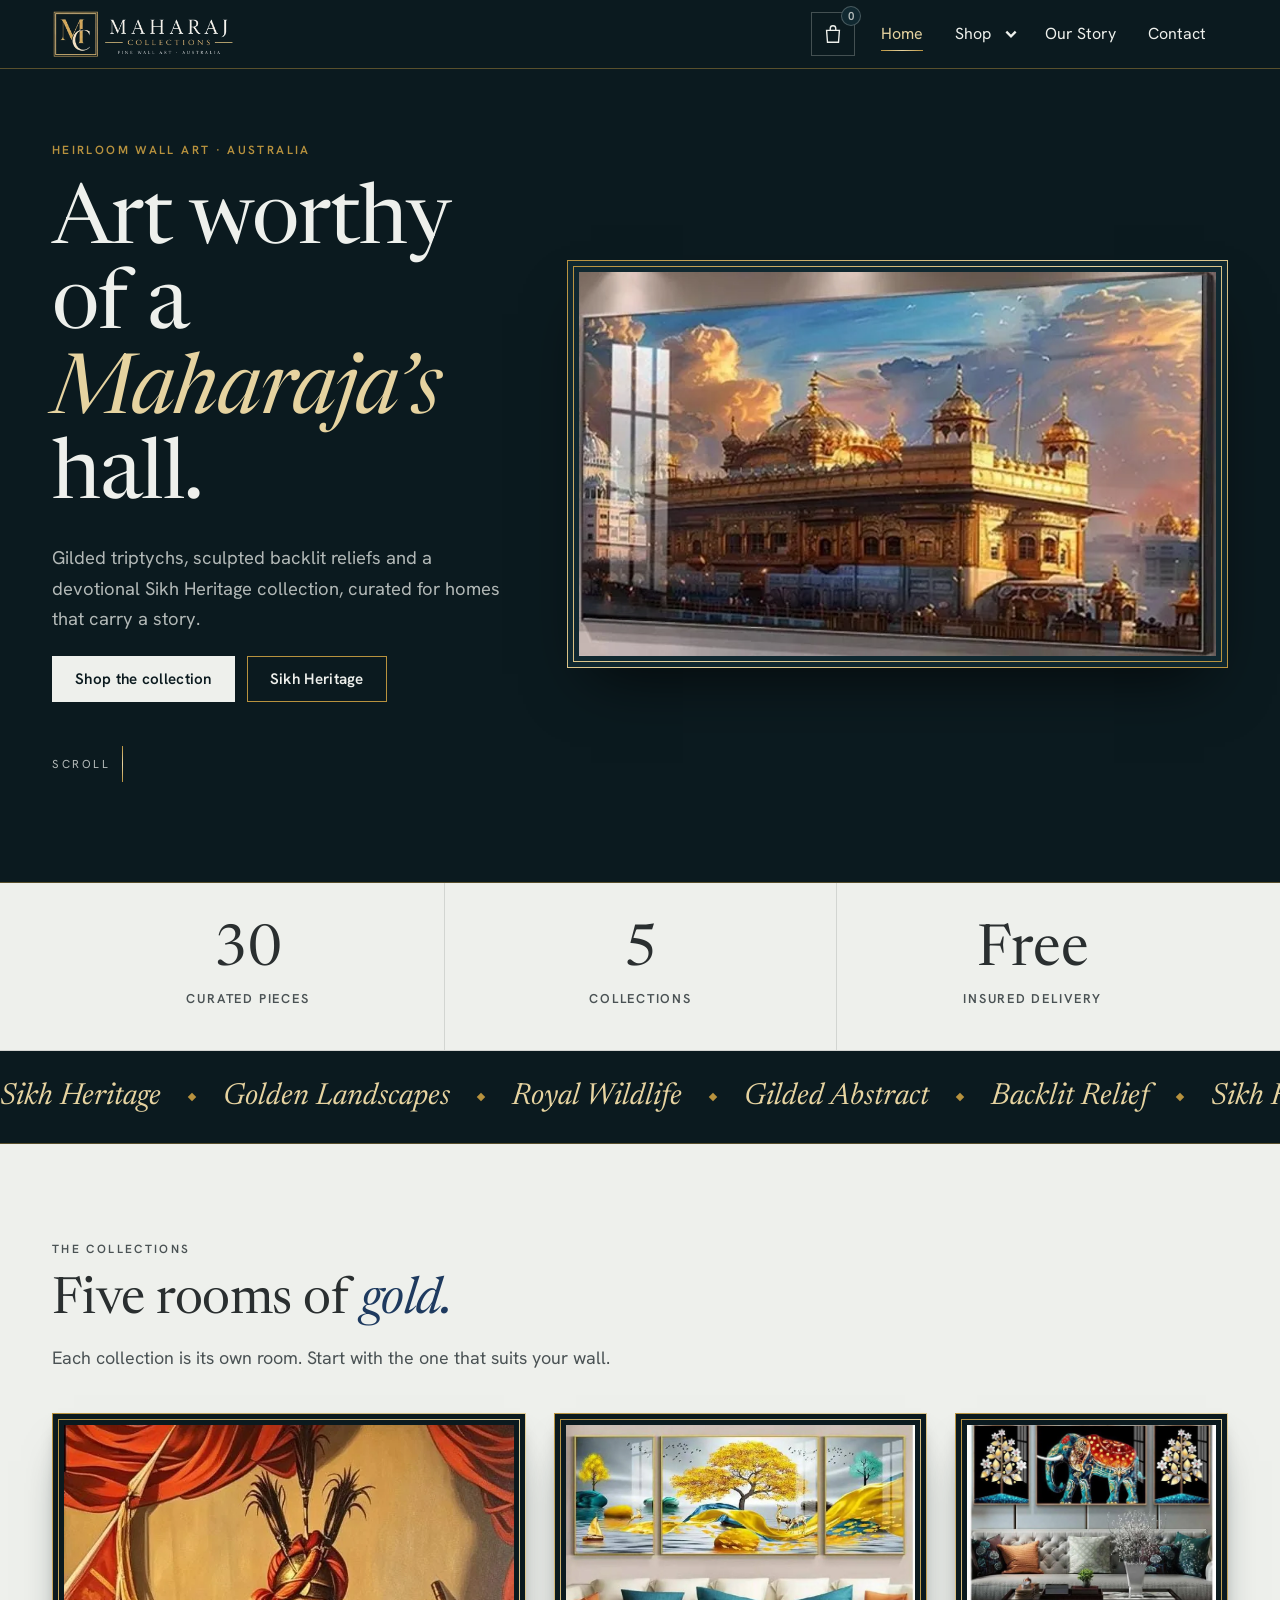
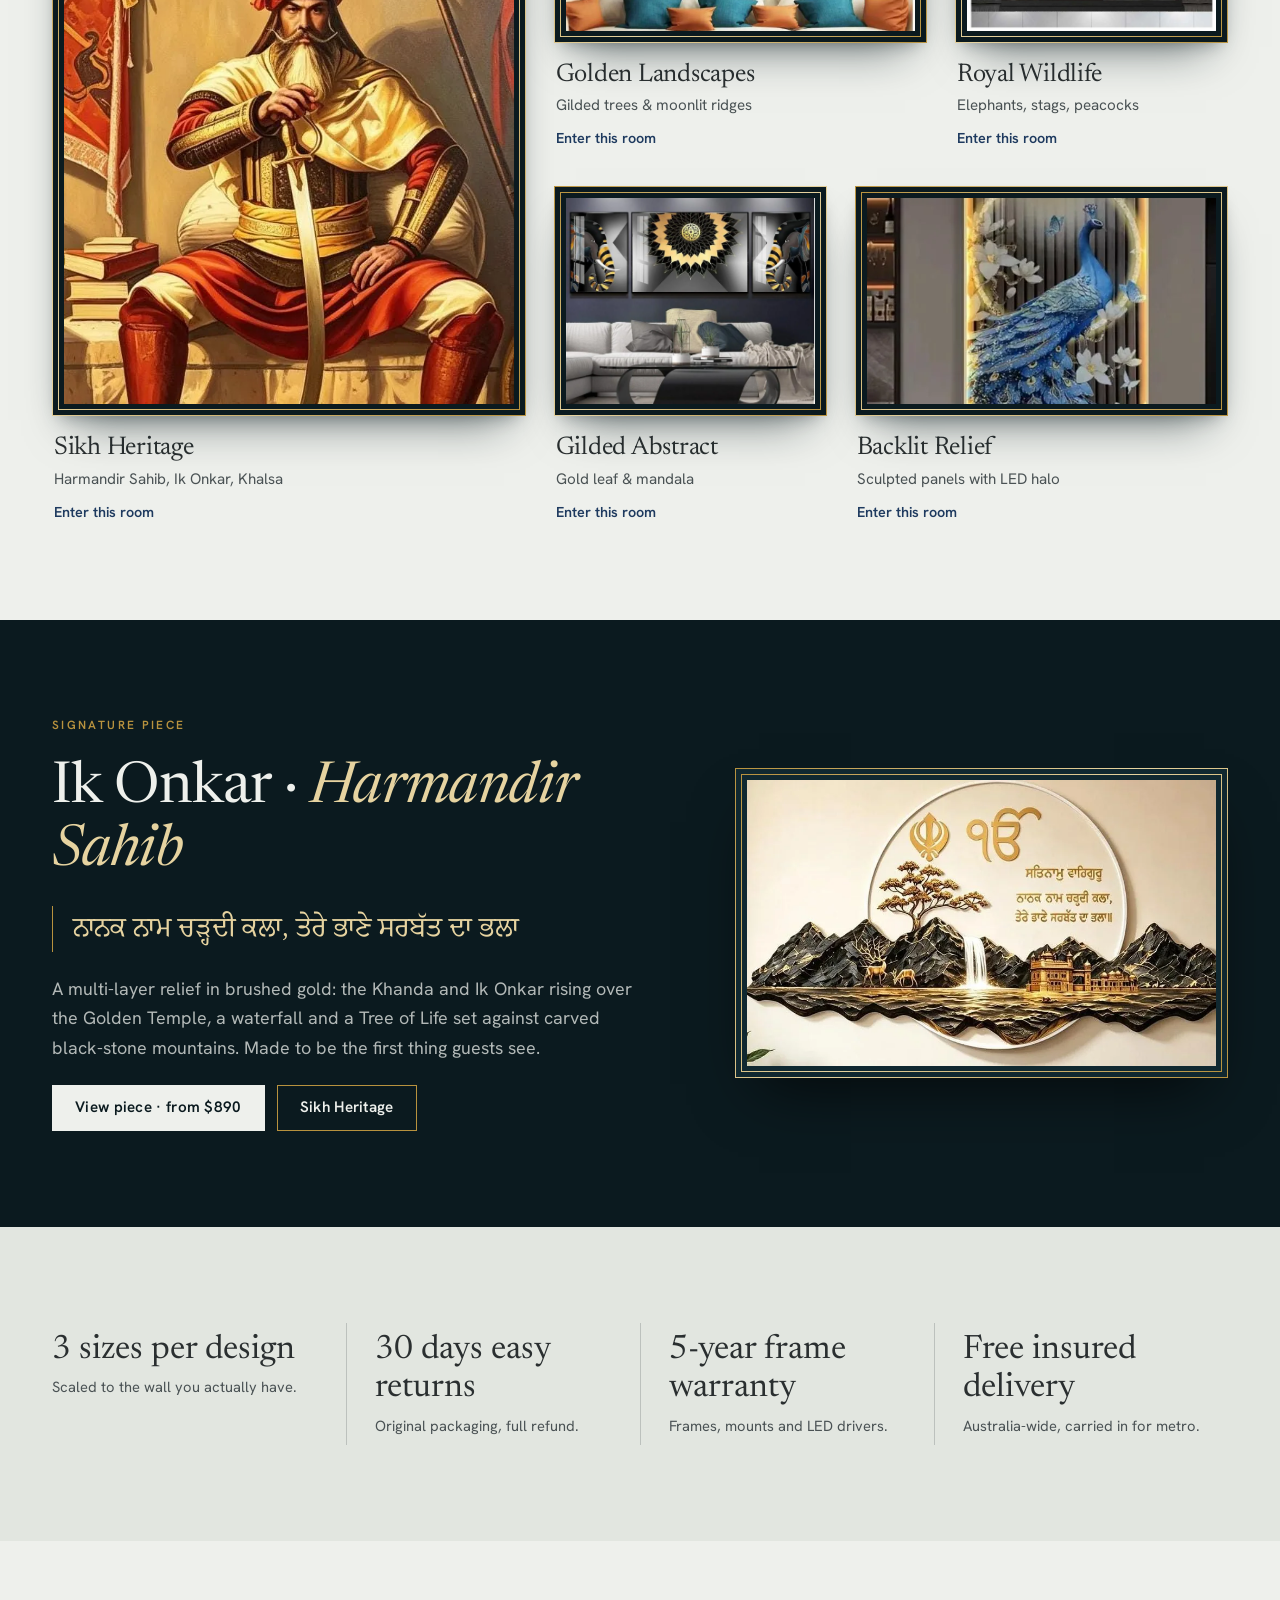
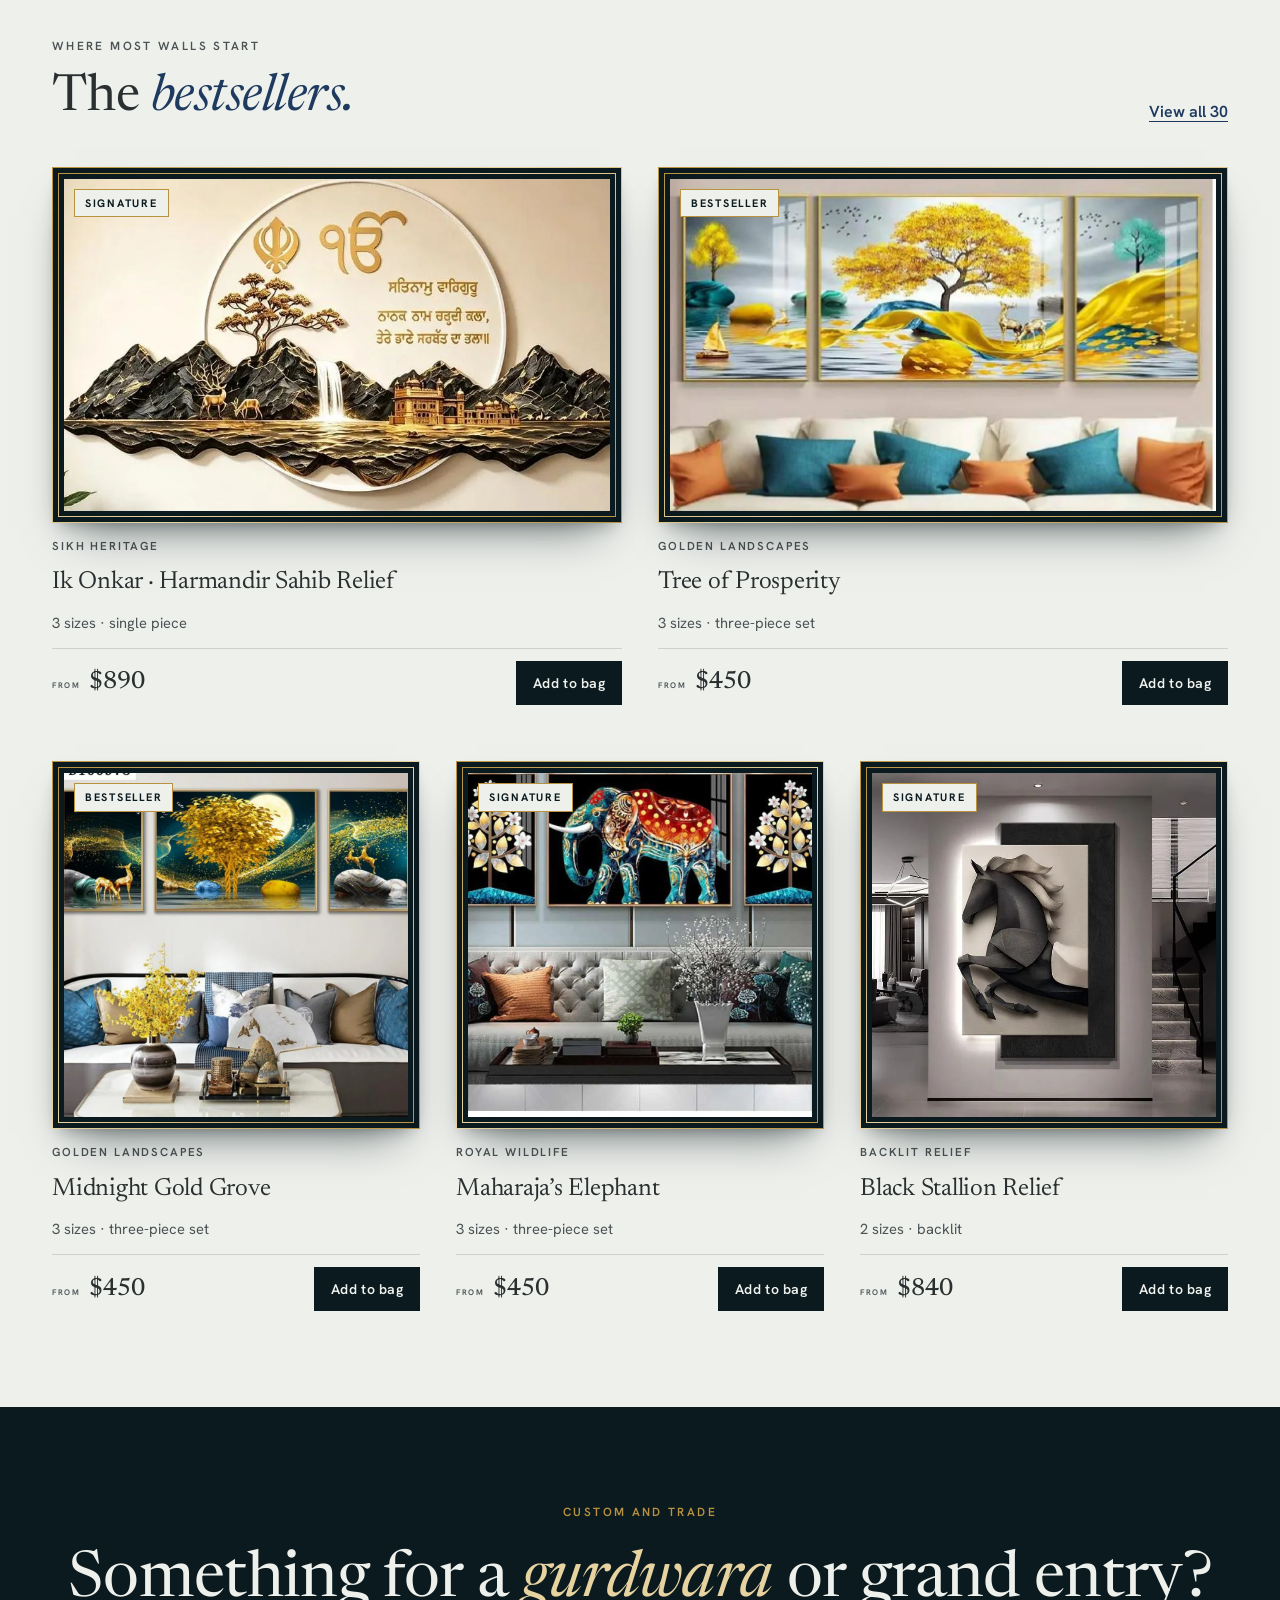
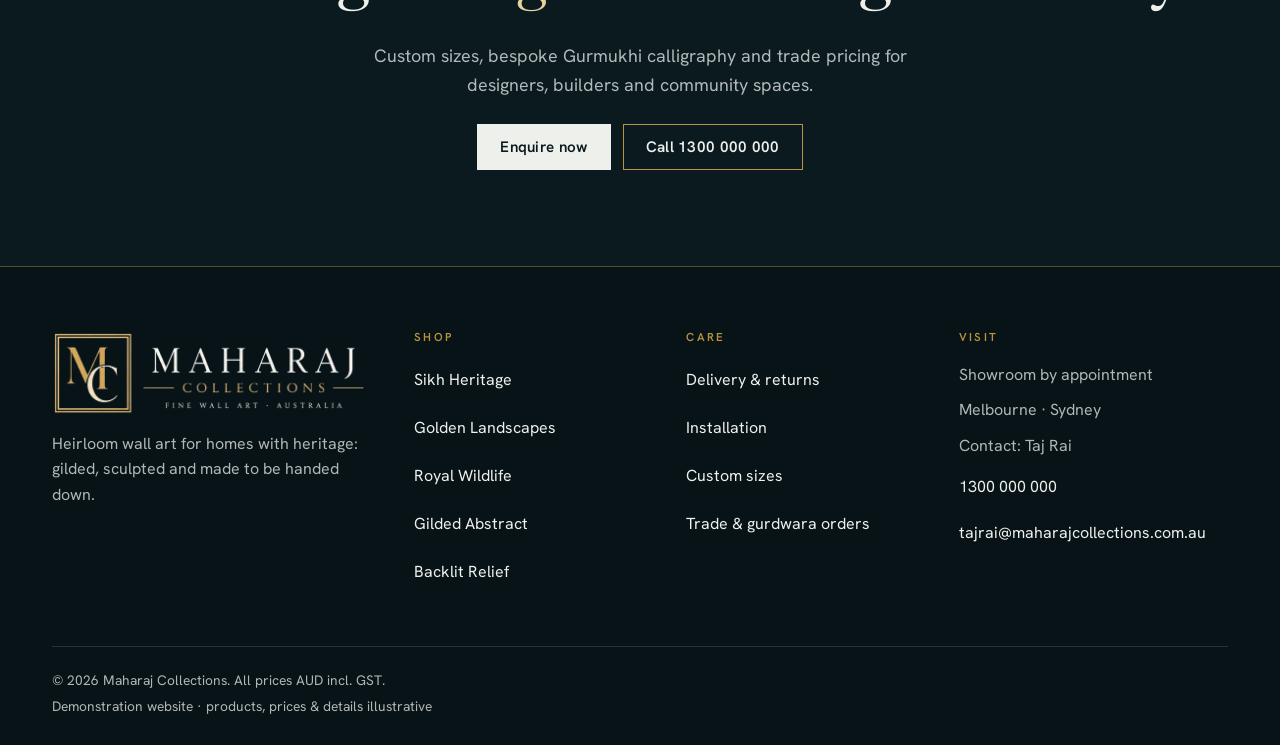
==== commit af59223d: "Swap text wordmark for supplied logo: header, footer, favicon and touch icon Co-Authored-By: Claude " ====
--- a/index.html
+++ b/index.html
@@ -17,7 +17,8 @@
 <meta name="twitter:title" content="Maharaj Collections | Heirloom Wall Art, Sikh Heritage">
 <meta name="twitter:description" content="Heirloom wall art for homes with heritage: gilded triptychs, sculpted backlit reliefs and a devotional Sikh Heritage collection. Free insured delivery across Australia.">
 <meta name="twitter:image" content="https://maharaj-collections.netlify.app/images/harmandir-sahib-at-dusk.jpg">
-<link rel="icon" href="images/favicon.svg" type="image/svg+xml">
+<link rel="icon" href="images/favicon.png" type="image/png" sizes="64x64">
+<link rel="apple-touch-icon" href="images/apple-touch-icon.png">
 <link rel="preconnect" href="https://fonts.googleapis.com">
 <link rel="preconnect" href="https://fonts.gstatic.com" crossorigin>
 <link rel="stylesheet" href="https://fonts.googleapis.com/css2?family=Hanken+Grotesk:wght@400;500;600;700&amp;family=Newsreader:ital,opsz,wght@0,6..72,400;0,6..72,500;1,6..72,400;1,6..72,500&amp;family=Noto+Serif+Gurmukhi:wght@400;500&amp;display=swap">
@@ -29,6 +30,7 @@
   "@type": "Organization",
   "name": "Maharaj Collections",
   "description": "Heirloom wall art for homes with heritage: gilded triptychs, sculpted backlit reliefs and a devotional Sikh Heritage collection.",
+  "logo": "https://maharaj-collections.netlify.app/images/logo-horizontal.png",
   "image": "https://maharaj-collections.netlify.app/images/harmandir-sahib-at-dusk.jpg",
   "email": "tajrai@maharajcollections.com.au",
   "telephone": "1300 000 000",
@@ -51,9 +53,7 @@
 <header class="site-header">
   <div class="wrap bar">
     <a class="brand" href="index.html" aria-label="Maharaj Collections, home">
-      <!-- fallback wordmark, replace with supplied logo if one exists -->
-      <span class="mono" aria-hidden="true">MC</span>
-      <span class="brand-text"><span class="brand-name">Maharaj Collections</span><span class="brand-sub">Fine Wall Art · Australia</span></span>
+      <picture><source srcset="images/logo-horizontal.webp" type="image/webp"><img class="brand-logo " src="images/logo-horizontal.png" alt="Maharaj Collections, fine wall art, Australia" width="182" height="48"></picture>
     </a>
     <a class="bag" href="order.html" aria-label="Bag, 0 items">
       <svg viewBox="0 0 24 24" aria-hidden="true" focusable="false"><path d="M5 8h14l-1 13H6L5 8z"/><path d="M9 8V6a3 3 0 0 1 6 0v2"/></svg>
@@ -218,8 +218,7 @@
     <div class="foot-grid">
       <div class="foot-brand">
         <a class="brand" href="index.html" aria-label="Maharaj Collections, home">
-          <span class="mono" aria-hidden="true">MC</span>
-          <span class="brand-text"><span class="brand-name">Maharaj Collections</span><span class="brand-sub">Fine Wall Art · Australia</span></span>
+          <picture><source srcset="images/logo-horizontal.webp" type="image/webp"><img class="brand-logo brand-logo--lg" src="images/logo-horizontal.png" alt="Maharaj Collections, fine wall art, Australia" width="318" height="84"></picture>
         </a>
         <p>Heirloom wall art for homes with heritage: gilded, sculpted and made to be handed down.</p>
       </div>
--- a/styles.css
+++ b/styles.css
@@ -64,14 +64,6 @@
 }
 .bar { display: flex; align-items: center; gap: 12px; min-height: var(--header-h); }
 .brand { display: flex; align-items: center; gap: 12px; text-decoration: none; margin-right: auto; }
-.mono {
-  display: grid; place-items: center; width: 40px; height: 40px; flex: none;
-  font-family: var(--serif); font-size: 1.05rem; letter-spacing: 0.04em; color: var(--pale-gilt);
-  border: 1px solid var(--gilt); outline: 1px solid rgba(184, 146, 62, 0.45); outline-offset: 3px;
-}
-.brand-text { display: flex; flex-direction: column; line-height: 1.15; }
-.brand-name { font-family: var(--serif); font-size: 1.2rem; letter-spacing: 0.01em; }
-.brand-sub { font-size: 0.66rem; letter-spacing: 0.16em; text-transform: uppercase; color: var(--on-ink-soft); }
 
 .menu-btn, .bag {
   display: grid; place-items: center; width: 44px; height: 44px; flex: none;
@@ -517,3 +509,36 @@
 .pdp-info > div:first-child { display: grid; gap: 12px; }
 .contact-grid .h2 { margin-bottom: 18px; }
 .nb { white-space: nowrap; }
+.brand { min-height: 44px; }
+.site-footer li a, .site-footer address a { display: inline-flex; align-items: center; min-height: 44px; padding: 0; }
+.site-footer address span { display: block; padding: 4px 0; }
+.contact-list a { display: inline-flex; align-items: center; min-height: 44px; }
+.text-link { display: inline-block; padding-block: 2px; }
+
+/* ---------- Checkout (demo) ---------- */
+.co-grid { display: grid; gap: 48px; }
+@media (min-width: 1000px) { .co-grid { grid-template-columns: 1.2fr 0.8fr; gap: 72px; align-items: start; } .co-summary { position: sticky; top: calc(var(--header-h) + 24px); } }
+.co-form { display: grid; gap: 40px; }
+.co-block { display: grid; gap: 20px; padding-top: 22px; border-top: 1px solid var(--gilt); }
+.co-block h2 { font-size: 1.9rem; }
+.row2 { display: grid; gap: 22px; }
+@media (min-width: 560px) { .row2 { grid-template-columns: 1fr 1fr; } }
+.check { display: flex; gap: 12px; align-items: flex-start; min-height: 44px; }
+.check input { width: 22px; height: 22px; margin-top: 2px; accent-color: var(--nishan); flex: none; }
+.pay-note { padding: 14px 16px; border-left: 2px solid var(--gilt); background: var(--marble-2); font-size: 0.95rem; }
+.co-summary { padding: 28px; background: var(--marble-2); border-top: 1px solid var(--gilt); display: grid; gap: 18px; }
+.co-summary h2 { font-size: 1.7rem; }
+.sum-lines { display: grid; gap: 16px; }
+.sum-line { display: grid; grid-template-columns: 64px 1fr auto; gap: 14px; align-items: center; }
+.sum-line img { width: 64px; height: 64px; object-fit: cover; object-position: 50% 30%; border: 1px solid rgba(138, 106, 31, 0.6); }
+.sum-line small { display: block; color: var(--stone-soft); font-size: 0.86rem; }
+.sum-line span { font-family: var(--serif); font-size: 1.15rem; font-variant-numeric: tabular-nums; }
+.sum-totals { margin: 0; display: grid; gap: 8px; padding-top: 16px; border-top: 1px solid rgba(42, 47, 48, 0.25); }
+.sum-totals div { display: flex; justify-content: space-between; }
+.sum-totals dt, .sum-totals dd { margin: 0; font-variant-numeric: tabular-nums; }
+.sum-total { padding-top: 10px; font-family: var(--serif); font-size: 1.6rem; }
+.sum-gst { font-size: 0.88rem; color: var(--stone-soft); }
+.done-list { display: grid; gap: 2px; padding-left: 18px; list-style: disc; }
+.brand-logo { display: block; width: auto; height: 48px; max-width: 100%; }
+.brand-logo--lg { height: 84px; }
+@media (max-width: 420px) { .brand-logo { height: 40px; } }
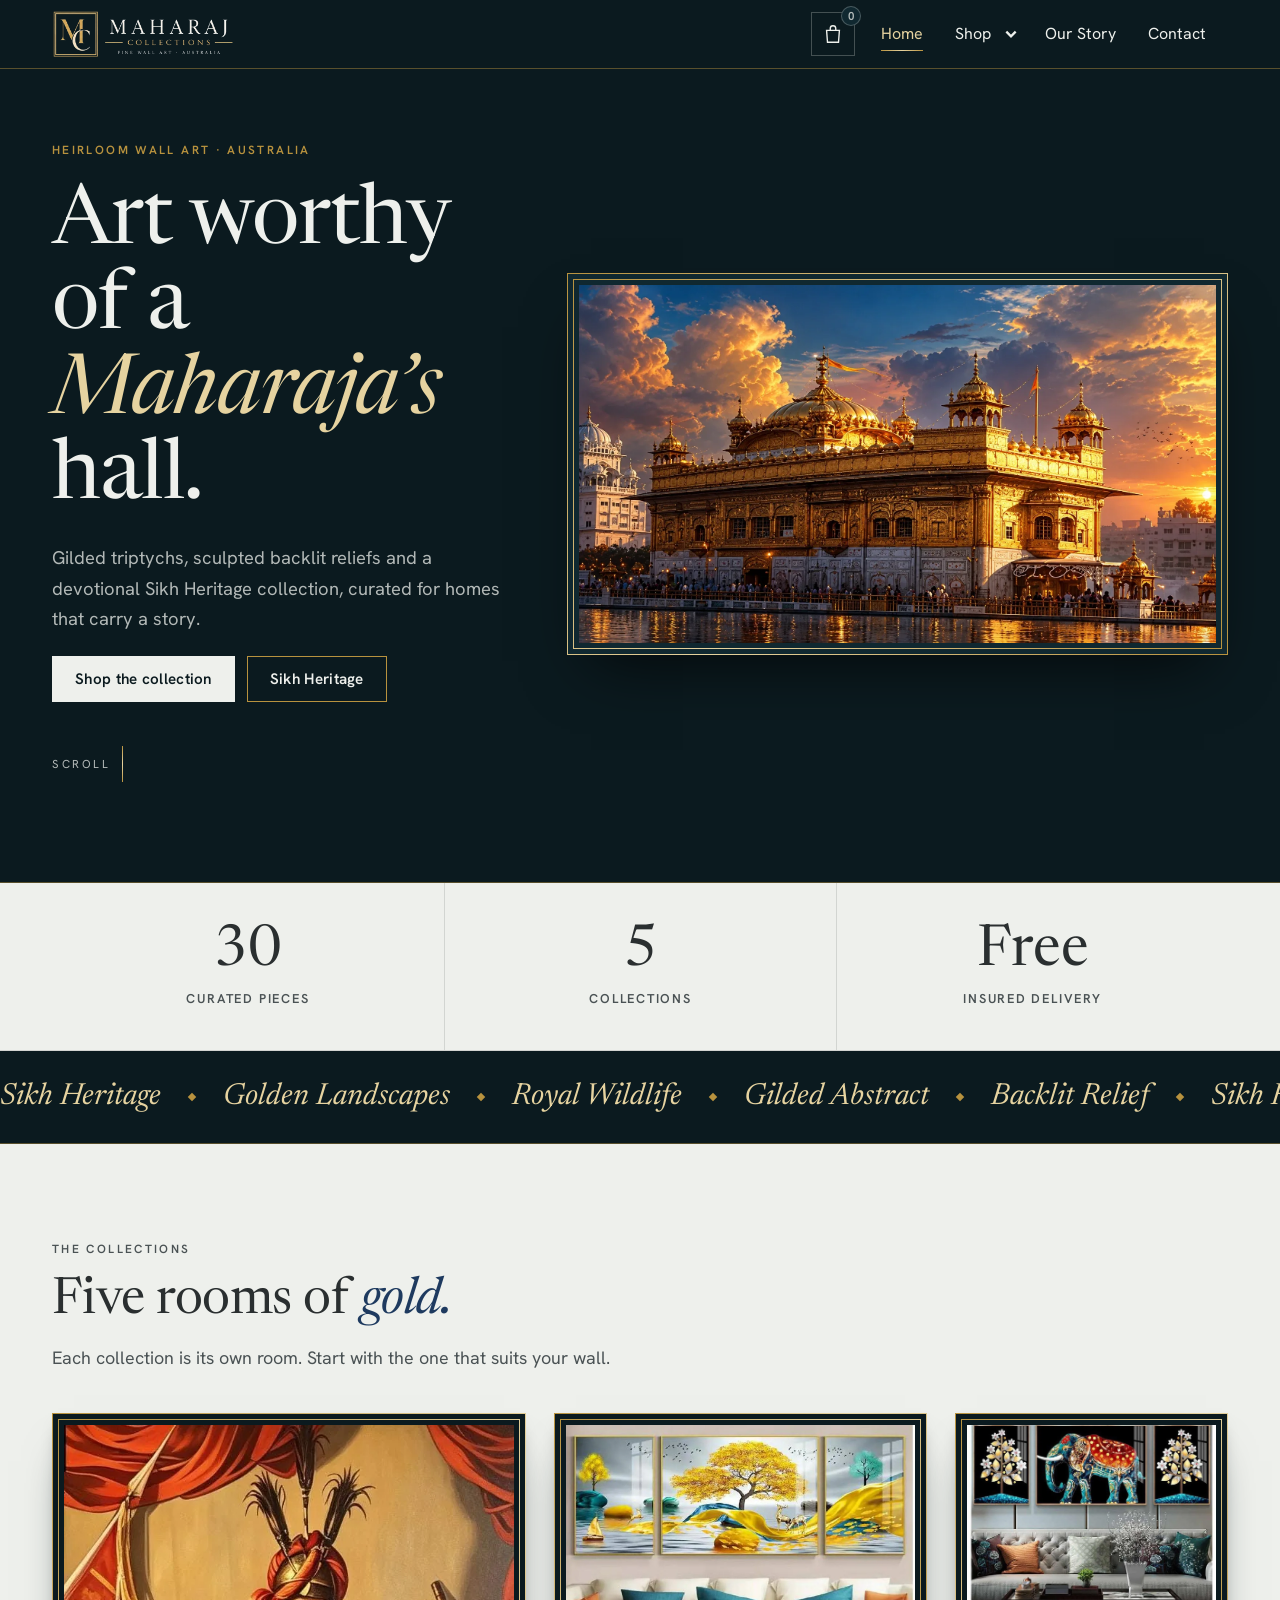
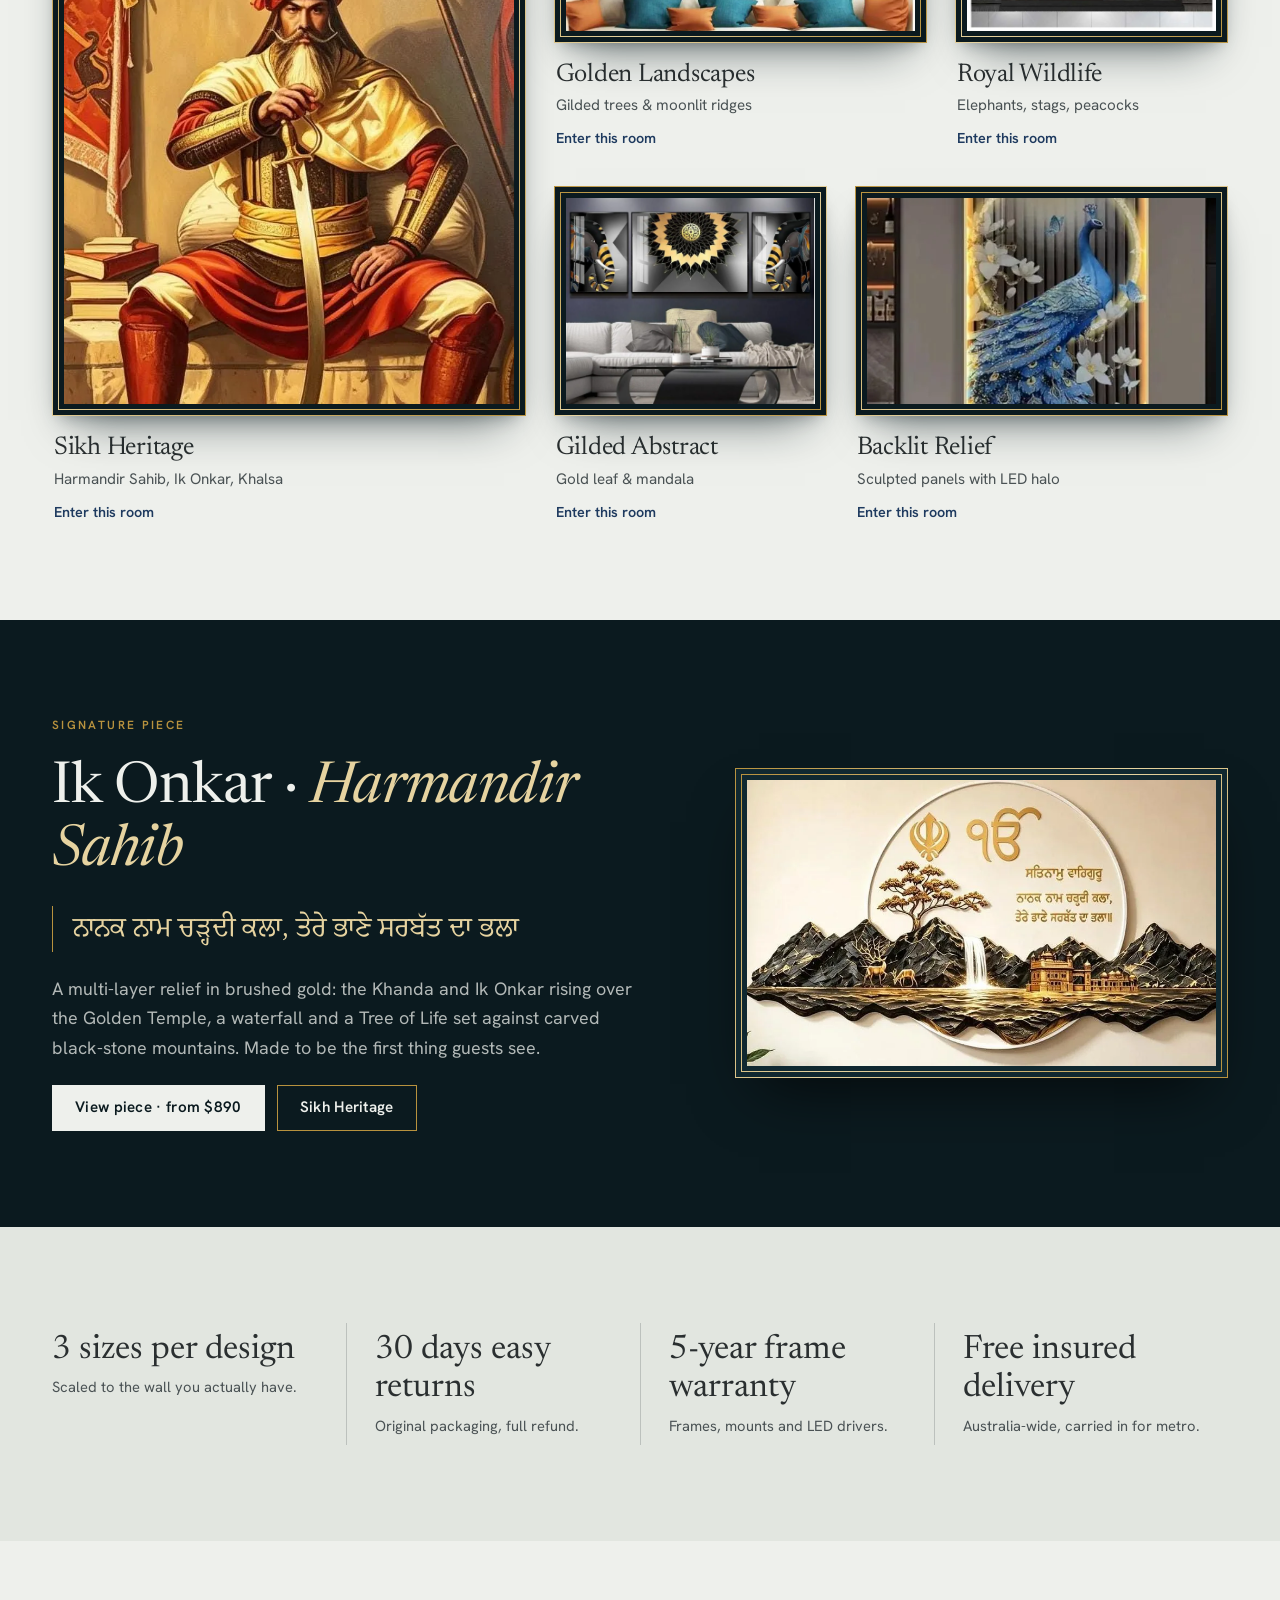
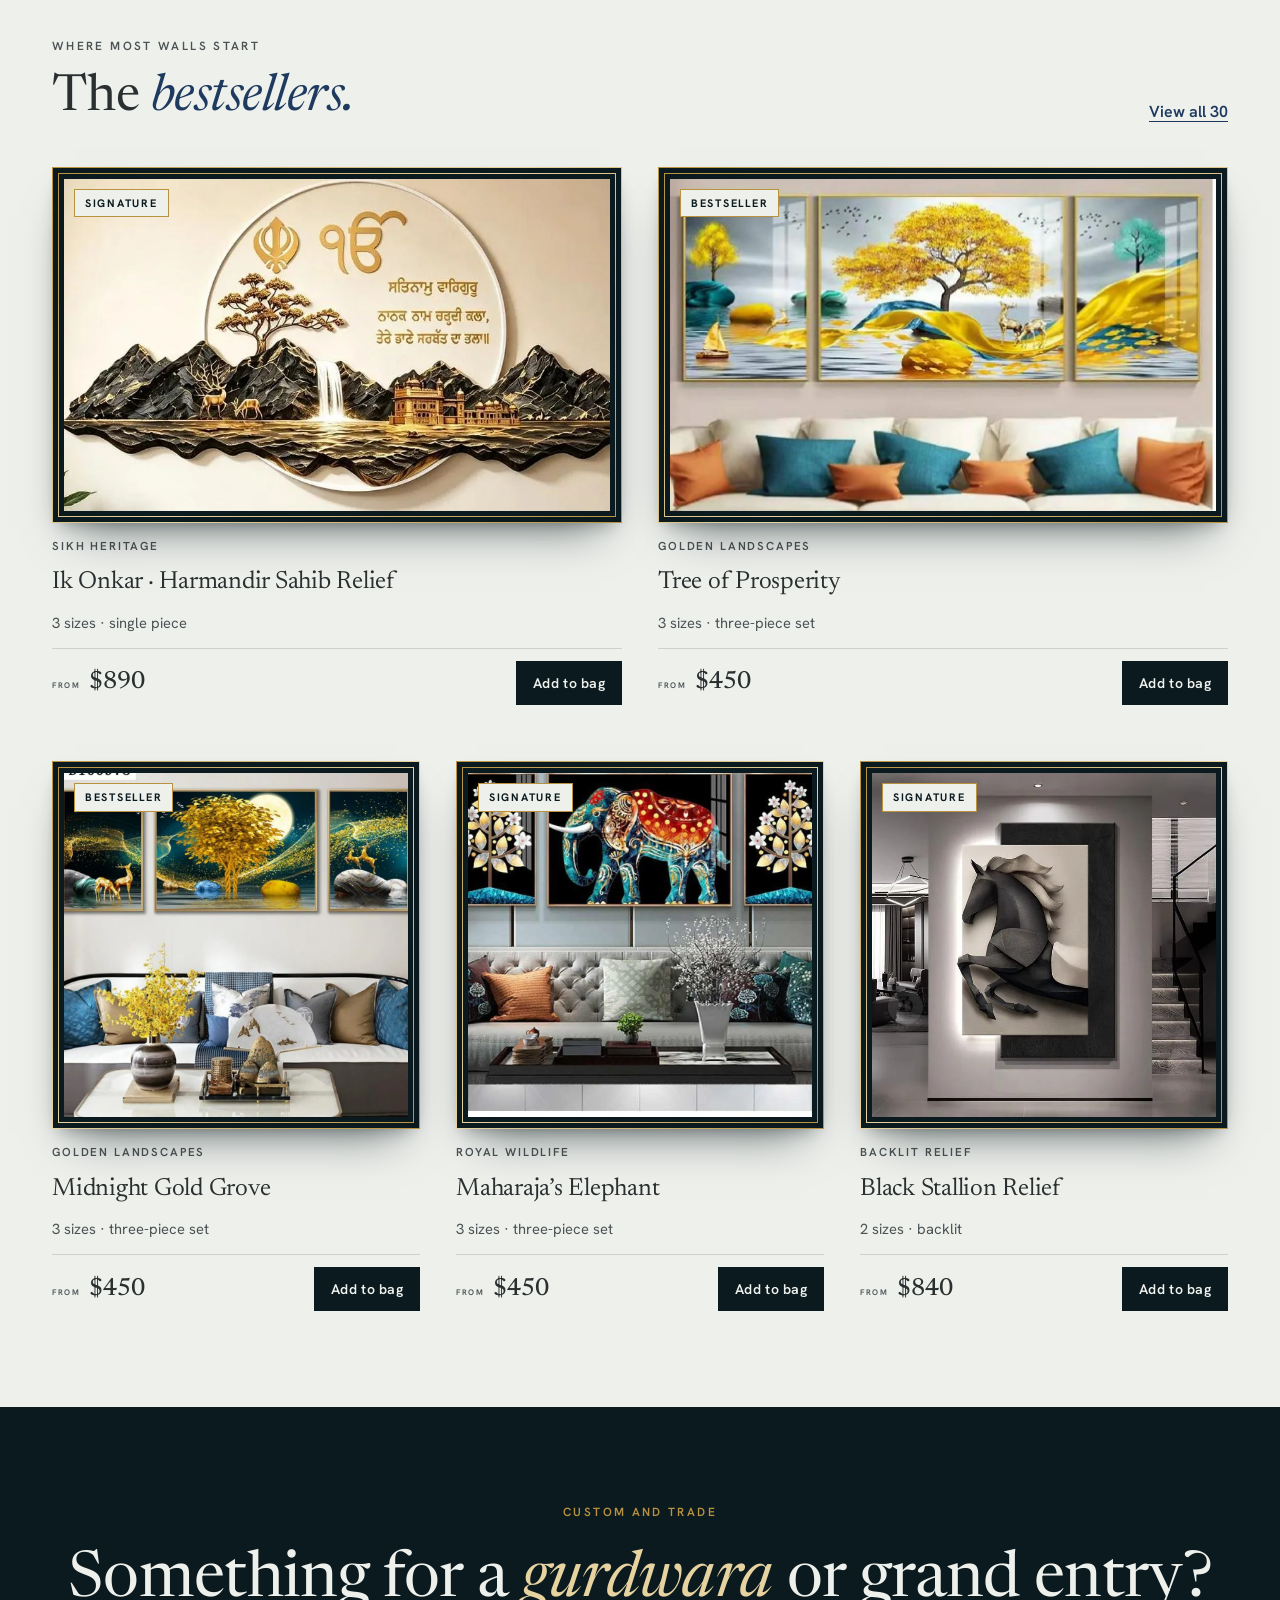
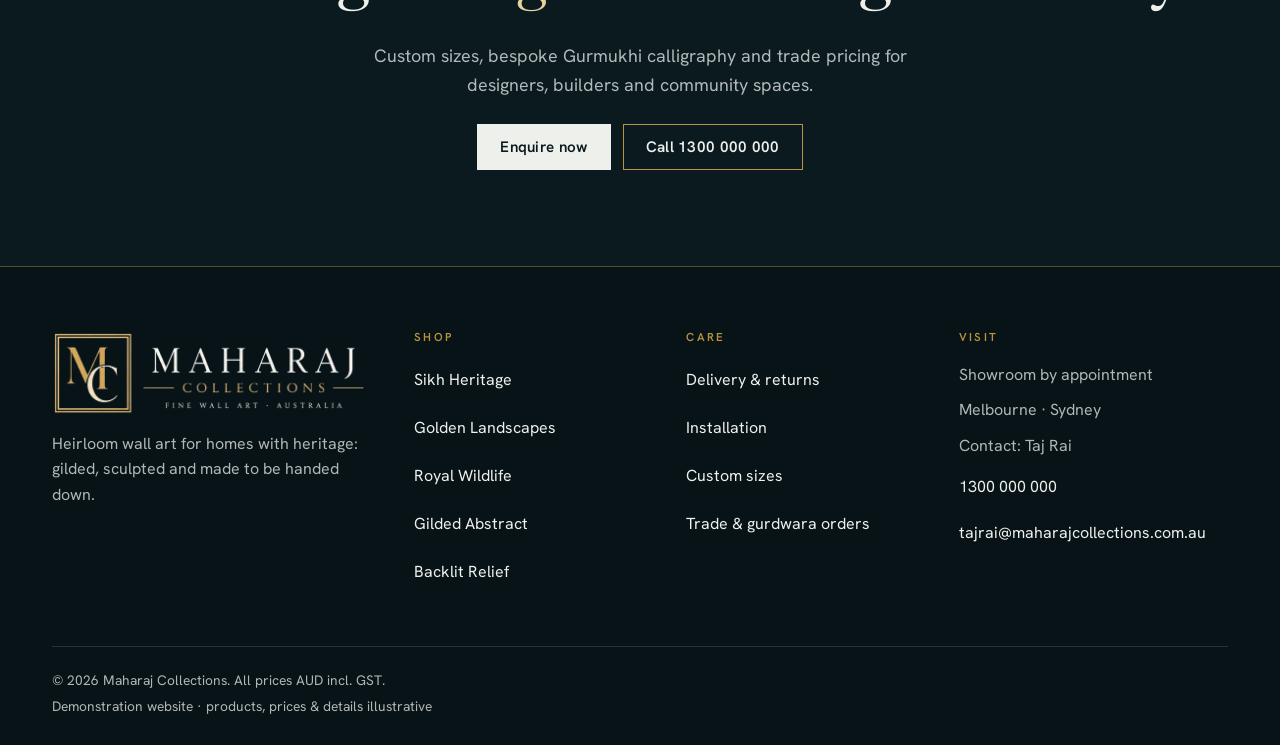
==== commit 17e0bc84: "Replace hero and social share image with higher resolution Harmandir Sahib photo Co-Authored-By: Cla" ====
--- a/index.html
+++ b/index.html
@@ -11,19 +11,19 @@
 <meta property="og:locale" content="en_AU">
 <meta property="og:title" content="Maharaj Collections | Heirloom Wall Art, Sikh Heritage">
 <meta property="og:description" content="Heirloom wall art for homes with heritage: gilded triptychs, sculpted backlit reliefs and a devotional Sikh Heritage collection. Free insured delivery across Australia.">
-<meta property="og:image" content="https://maharaj-collections.netlify.app/images/harmandir-sahib-at-dusk.jpg">
-<meta property="og:image:alt" content="Harmandir Sahib at Dusk, the Golden Temple glowing under an evening sky">
+<meta property="og:image" content="https://maharaj-collections.netlify.app/images/harmandir-sahib-golden-hour-hero.jpg">
+<meta property="og:image:alt" content="Harmandir Sahib, the Golden Temple, glowing gold at sunset beside the sarovar, under a sky of orange clouds">
 <meta name="twitter:card" content="summary_large_image">
 <meta name="twitter:title" content="Maharaj Collections | Heirloom Wall Art, Sikh Heritage">
 <meta name="twitter:description" content="Heirloom wall art for homes with heritage: gilded triptychs, sculpted backlit reliefs and a devotional Sikh Heritage collection. Free insured delivery across Australia.">
-<meta name="twitter:image" content="https://maharaj-collections.netlify.app/images/harmandir-sahib-at-dusk.jpg">
+<meta name="twitter:image" content="https://maharaj-collections.netlify.app/images/harmandir-sahib-golden-hour-hero.jpg">
 <link rel="icon" href="images/favicon.png" type="image/png" sizes="64x64">
 <link rel="apple-touch-icon" href="images/apple-touch-icon.png">
 <link rel="preconnect" href="https://fonts.googleapis.com">
 <link rel="preconnect" href="https://fonts.gstatic.com" crossorigin>
 <link rel="stylesheet" href="https://fonts.googleapis.com/css2?family=Hanken+Grotesk:wght@400;500;600;700&amp;family=Newsreader:ital,opsz,wght@0,6..72,400;0,6..72,500;1,6..72,400;1,6..72,500&amp;family=Noto+Serif+Gurmukhi:wght@400;500&amp;display=swap">
 <link rel="stylesheet" href="styles.css">
-<link rel="preload" as="image" href="images/harmandir-sahib-at-dusk.webp" type="image/webp" fetchpriority="high">
+<link rel="preload" as="image" href="images/harmandir-sahib-golden-hour-hero.webp" type="image/webp" fetchpriority="high">
 <script type="application/ld+json">
 {
   "@context": "https://schema.org",
@@ -31,7 +31,7 @@
   "name": "Maharaj Collections",
   "description": "Heirloom wall art for homes with heritage: gilded triptychs, sculpted backlit reliefs and a devotional Sikh Heritage collection.",
   "logo": "https://maharaj-collections.netlify.app/images/logo-horizontal.png",
-  "image": "https://maharaj-collections.netlify.app/images/harmandir-sahib-at-dusk.jpg",
+  "image": "https://maharaj-collections.netlify.app/images/harmandir-sahib-golden-hour-hero.jpg",
   "email": "tajrai@maharajcollections.com.au",
   "telephone": "1300 000 000",
   "areaServed": "AU",
@@ -98,7 +98,7 @@
     </div>
     <div class="hero-art">
       <div class="frame frame--hero">
-        <div class="art"><picture><source srcset="images/harmandir-sahib-at-dusk.webp" type="image/webp"><img src="images/harmandir-sahib-at-dusk.jpg" alt="Harmandir Sahib, the Golden Temple, glowing gold under an evening sky of blue and apricot clouds, printed on glass in a dark frame" width="770" height="464" decoding="async" fetchpriority="high"></picture></div>
+        <div class="art"><picture><source srcset="images/harmandir-sahib-golden-hour-hero.webp" type="image/webp"><img src="images/harmandir-sahib-golden-hour-hero.jpg" alt="Harmandir Sahib, the Golden Temple, glowing gold at sunset beside the sarovar, under a sky of orange clouds" width="1672" height="941" decoding="async" fetchpriority="high"></picture></div>
         <svg class="draw" aria-hidden="true" focusable="false">
           <defs><linearGradient id="gl" x1="0" y1="0" x2="1" y2="1"><stop offset="0" stop-color="#B8923E"/><stop offset="0.5" stop-color="#E6D3A0"/><stop offset="1" stop-color="#B8923E"/></linearGradient></defs>
           <rect class="r1" pathLength="100" x="0" y="0" width="100%" height="100%"/>
--- a/styles.css
+++ b/styles.css
@@ -207,7 +207,7 @@
 .hero h1 { font-size: clamp(2.6rem, 7.4vw, 5.2rem); line-height: 1.02; }
 .hero .lead { font-size: 1.15rem; }
 .hero-art { width: 100%; max-width: 820px; margin-inline: auto; }
-.hero-art .art { aspect-ratio: 770 / 464; }
+.hero-art .art { aspect-ratio: 1672 / 941; }
 .hero-art .art img { object-fit: contain; }
 .scroll-cue { display: inline-flex; align-items: center; gap: 12px; margin-top: 18px; font-size: 0.72rem; letter-spacing: 0.22em; text-transform: uppercase; color: var(--on-ink-soft); text-decoration: none; min-height: 44px; }
 .scroll-cue::after { content: ""; width: 1px; height: 36px; background: var(--gold-line); }
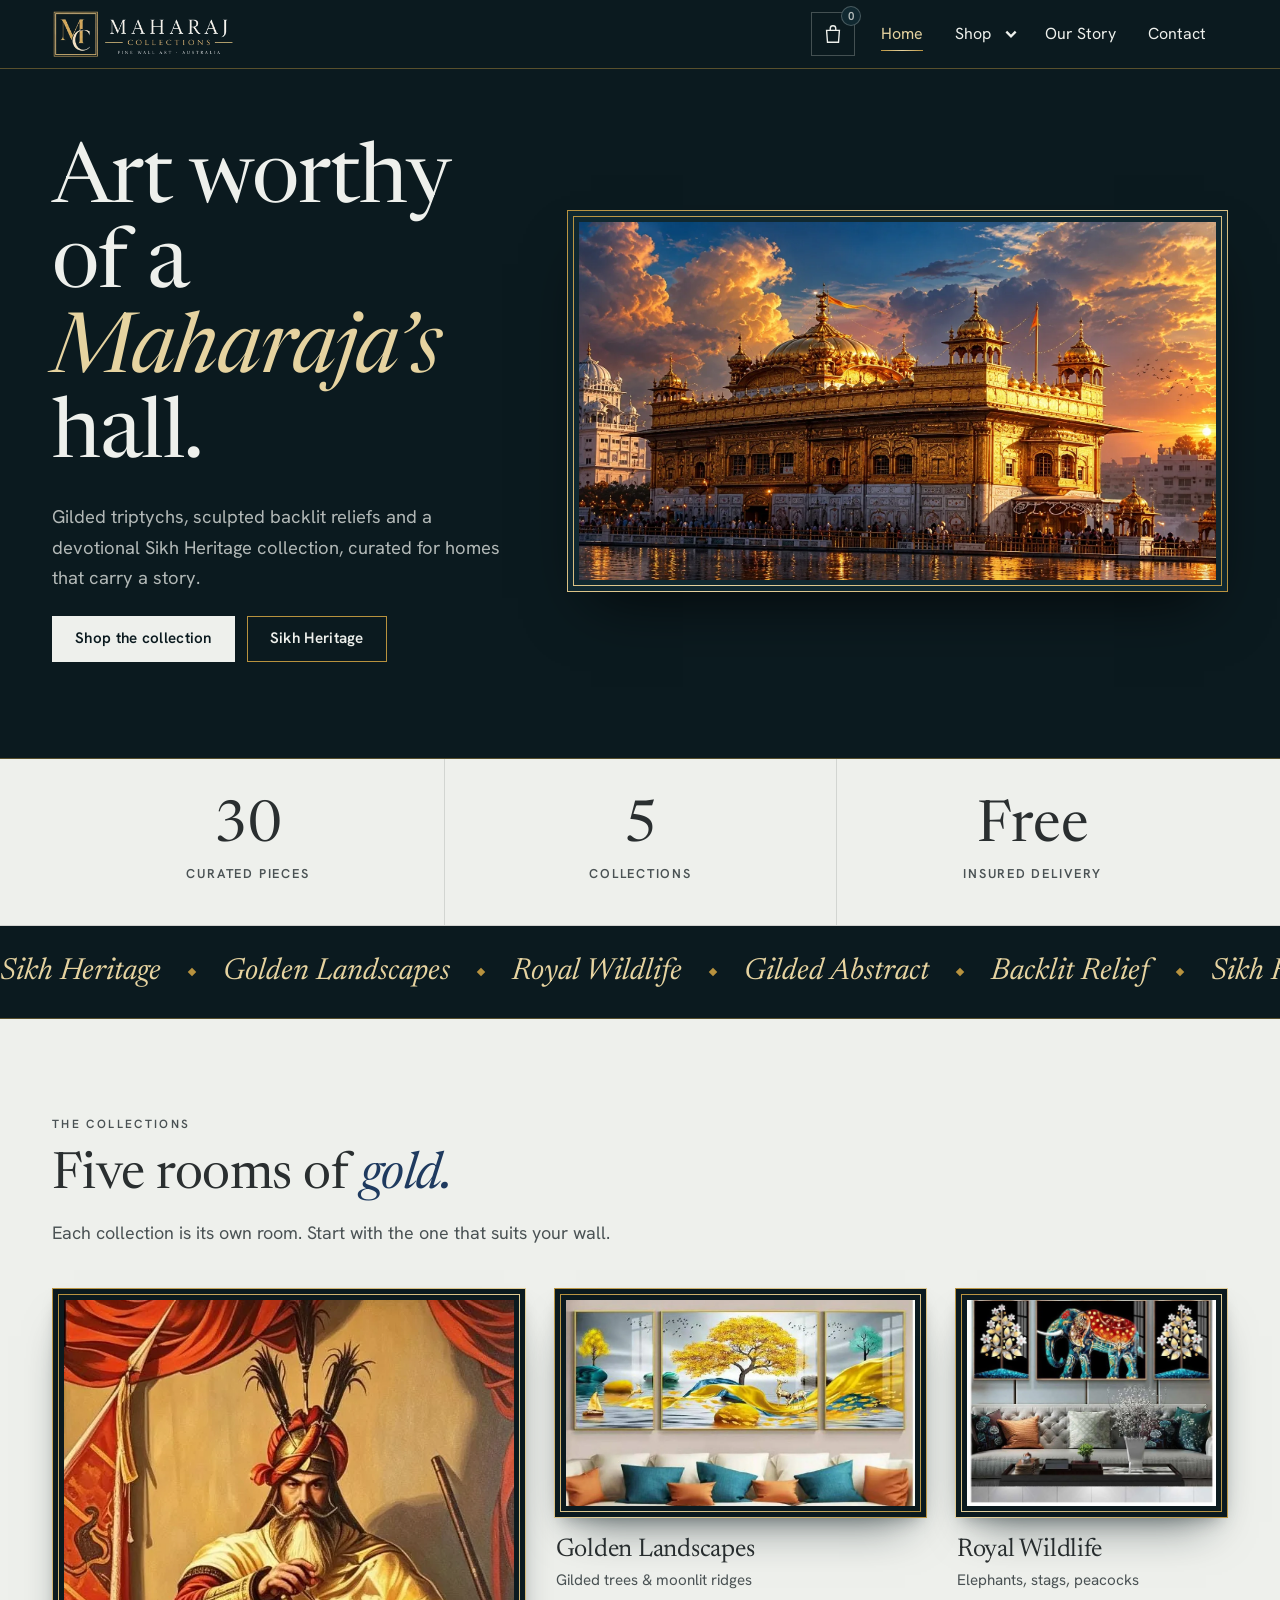
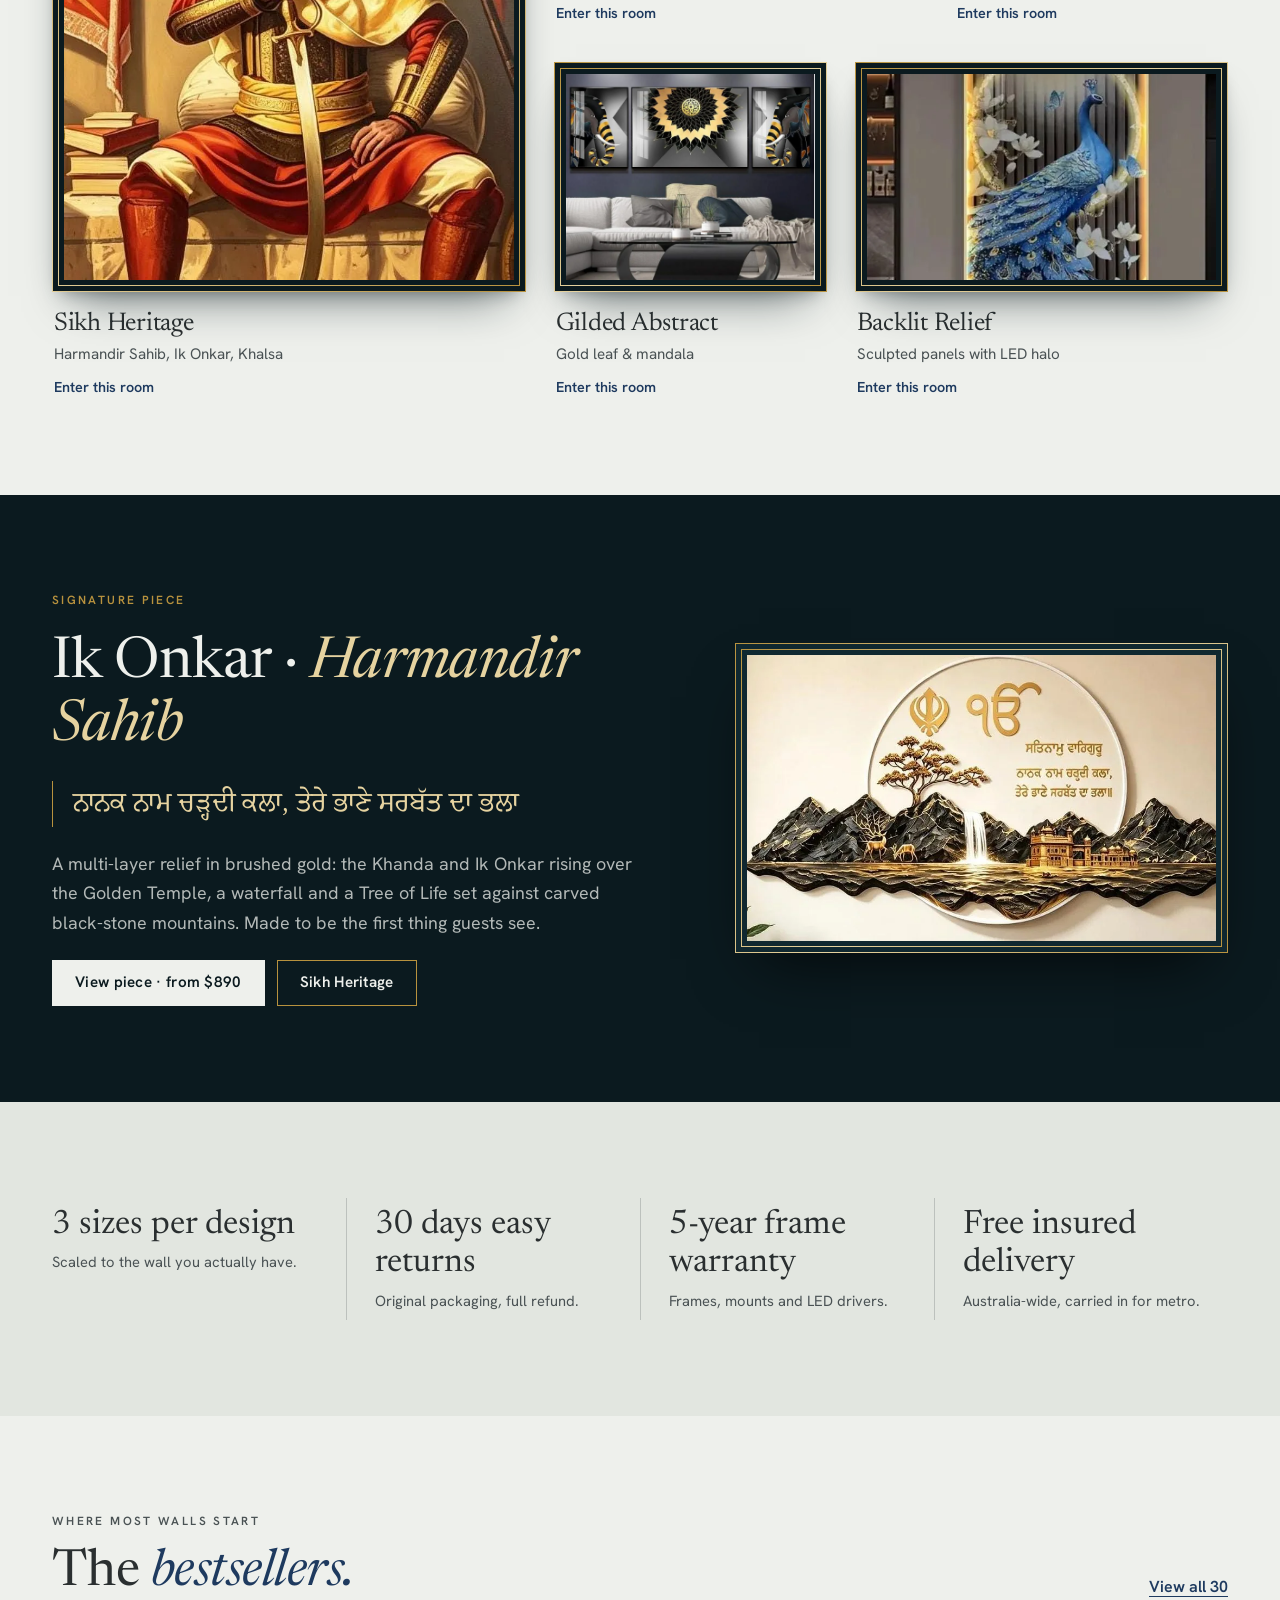
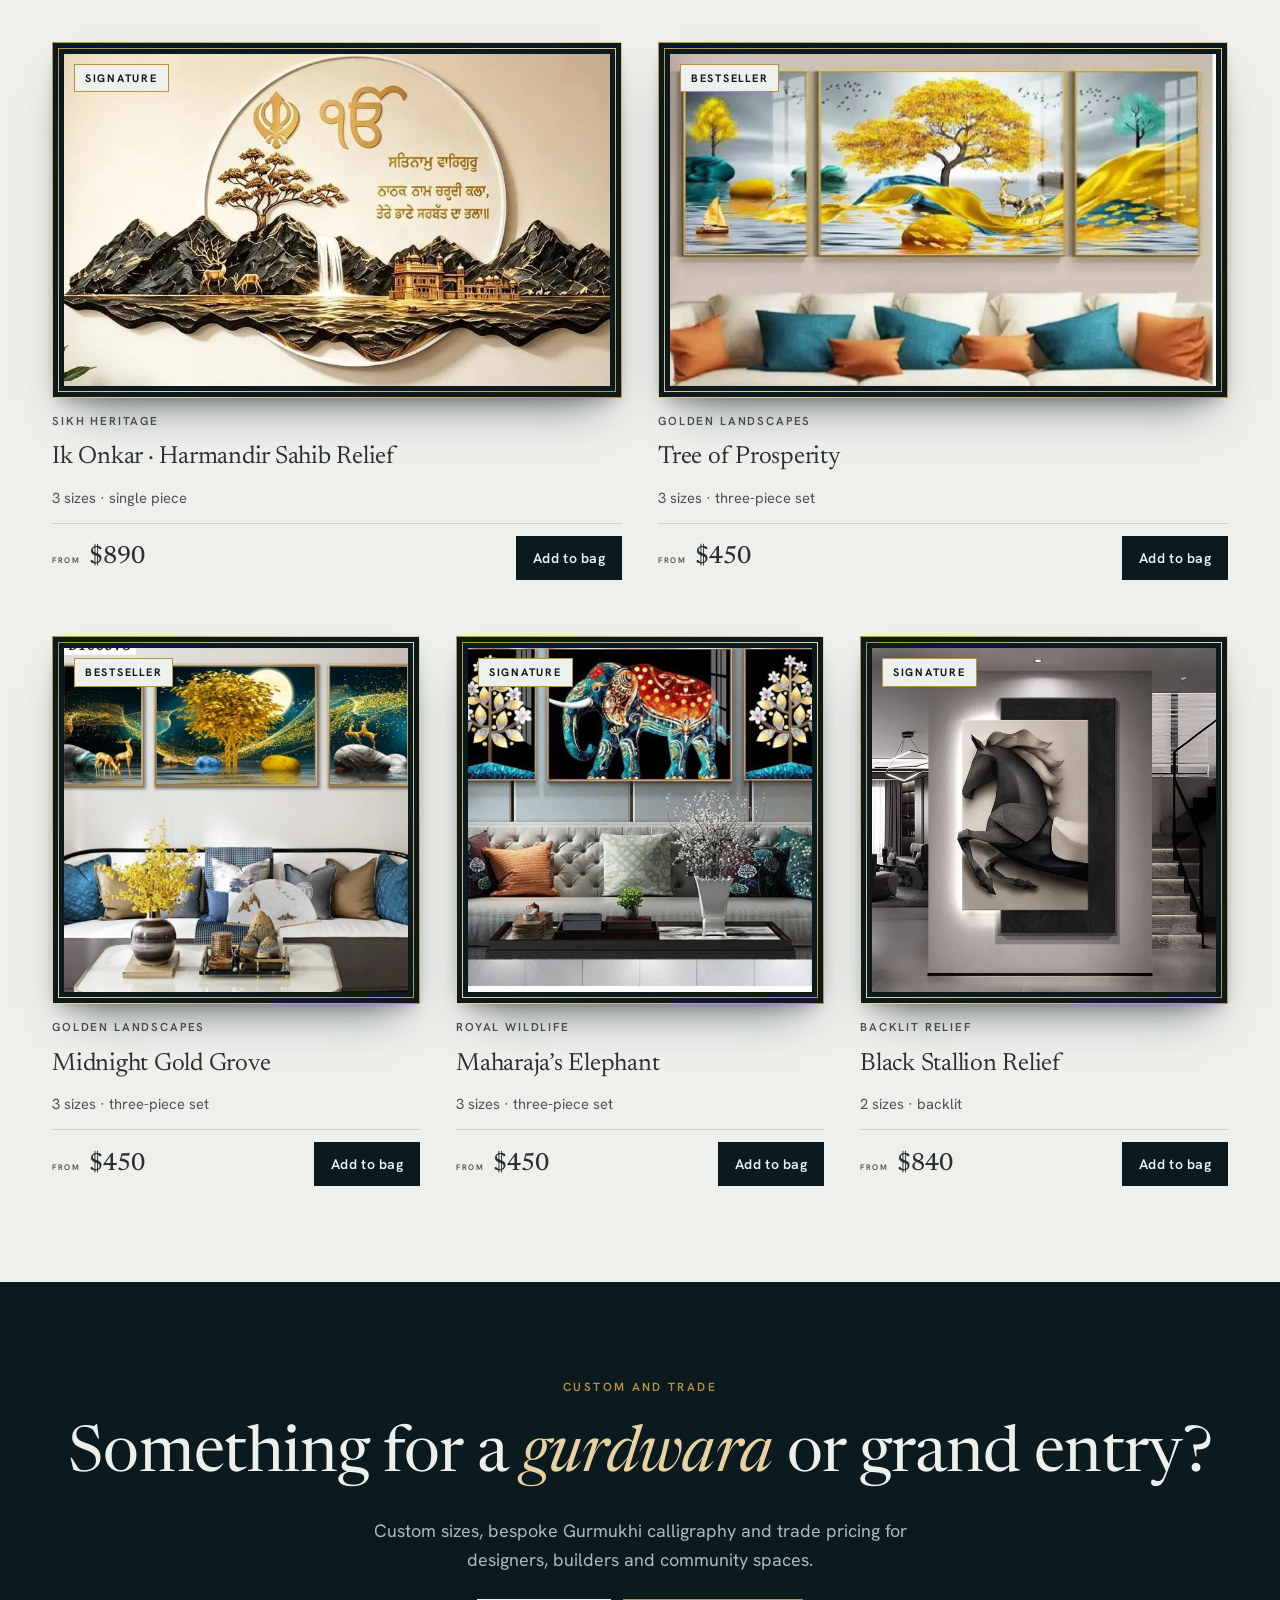
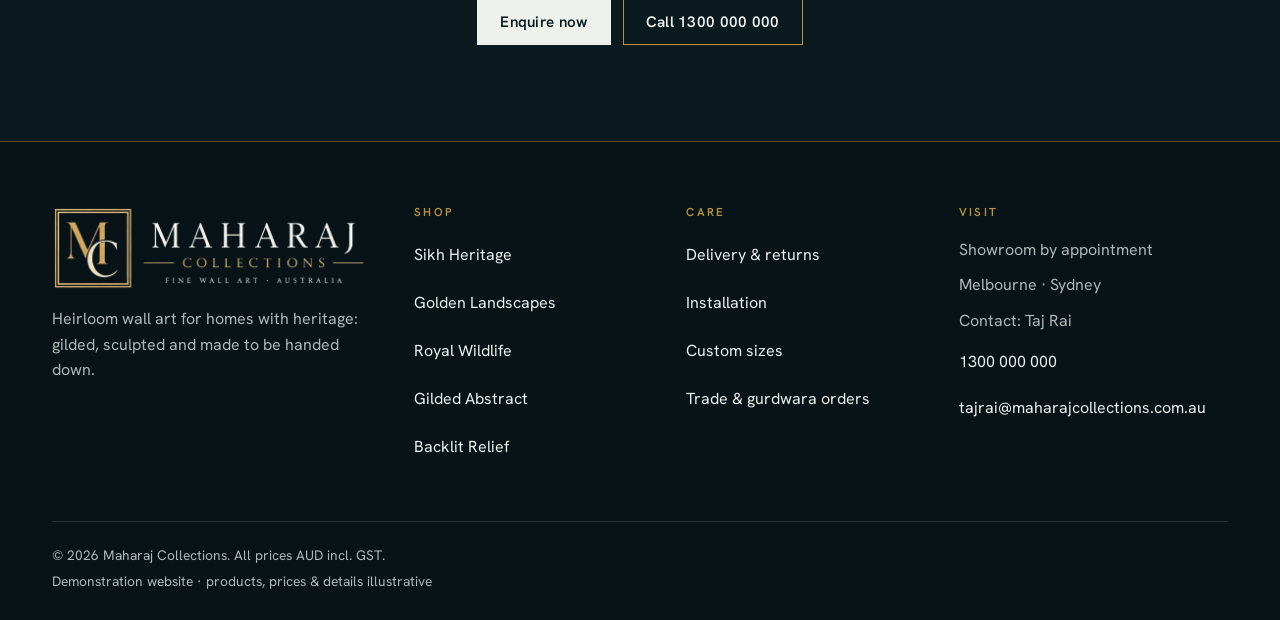
==== commit 425d5903: "Use new temple photo on the Dusk product, remove hero eyebrow and scroll cue Co-Authored-By: Claude " ====
--- a/index.html
+++ b/index.html
@@ -87,14 +87,12 @@
 <section class="hero" aria-labelledby="hero-title">
   <div class="wrap hero-grid">
     <div class="hero-copy">
-      <p class="eyebrow">Heirloom wall art · Australia</p>
       <h1 id="hero-title">Art worthy of a <em>Maharaja&rsquo;s</em> hall.</h1>
       <p class="lead">Gilded triptychs, sculpted backlit reliefs and a devotional Sikh Heritage collection, curated for homes that carry a story.</p>
       <div class="btn-row">
         <a class="btn" href="catalogue.html">Shop the collection</a>
         <a class="btn btn--ghost" href="catalogue.html?c=sikh">Sikh Heritage</a>
       </div>
-      <a class="scroll-cue" href="#stats">Scroll</a>
     </div>
     <div class="hero-art">
       <div class="frame frame--hero">
--- a/styles.css
+++ b/styles.css
@@ -209,8 +209,6 @@
 .hero-art { width: 100%; max-width: 820px; margin-inline: auto; }
 .hero-art .art { aspect-ratio: 1672 / 941; }
 .hero-art .art img { object-fit: contain; }
-.scroll-cue { display: inline-flex; align-items: center; gap: 12px; margin-top: 18px; font-size: 0.72rem; letter-spacing: 0.22em; text-transform: uppercase; color: var(--on-ink-soft); text-decoration: none; min-height: 44px; }
-.scroll-cue::after { content: ""; width: 1px; height: 36px; background: var(--gold-line); }
 .draw { position: absolute; inset: 0; width: 100%; height: 100%; overflow: visible; z-index: 3; pointer-events: none; display: none; }
 @media (min-width: 1000px) {
   .hero { padding-block: 72px 96px; }
